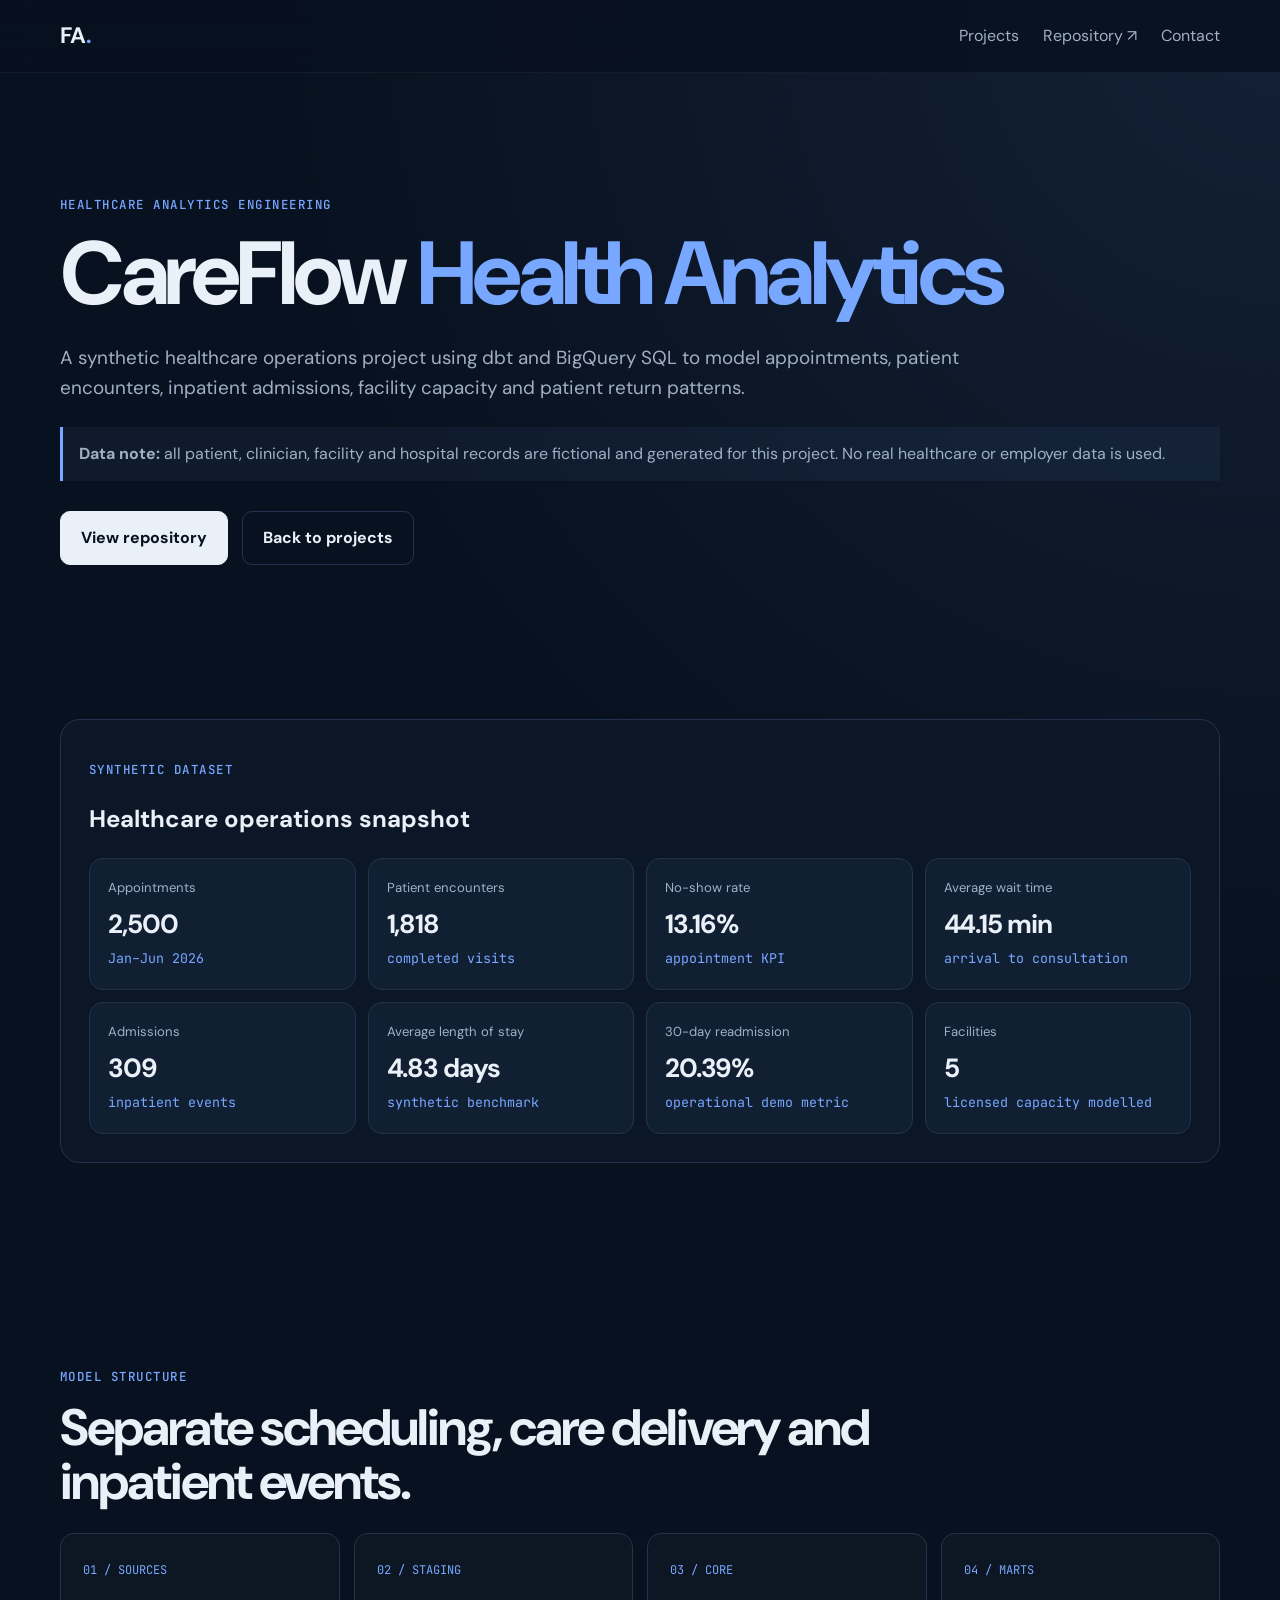
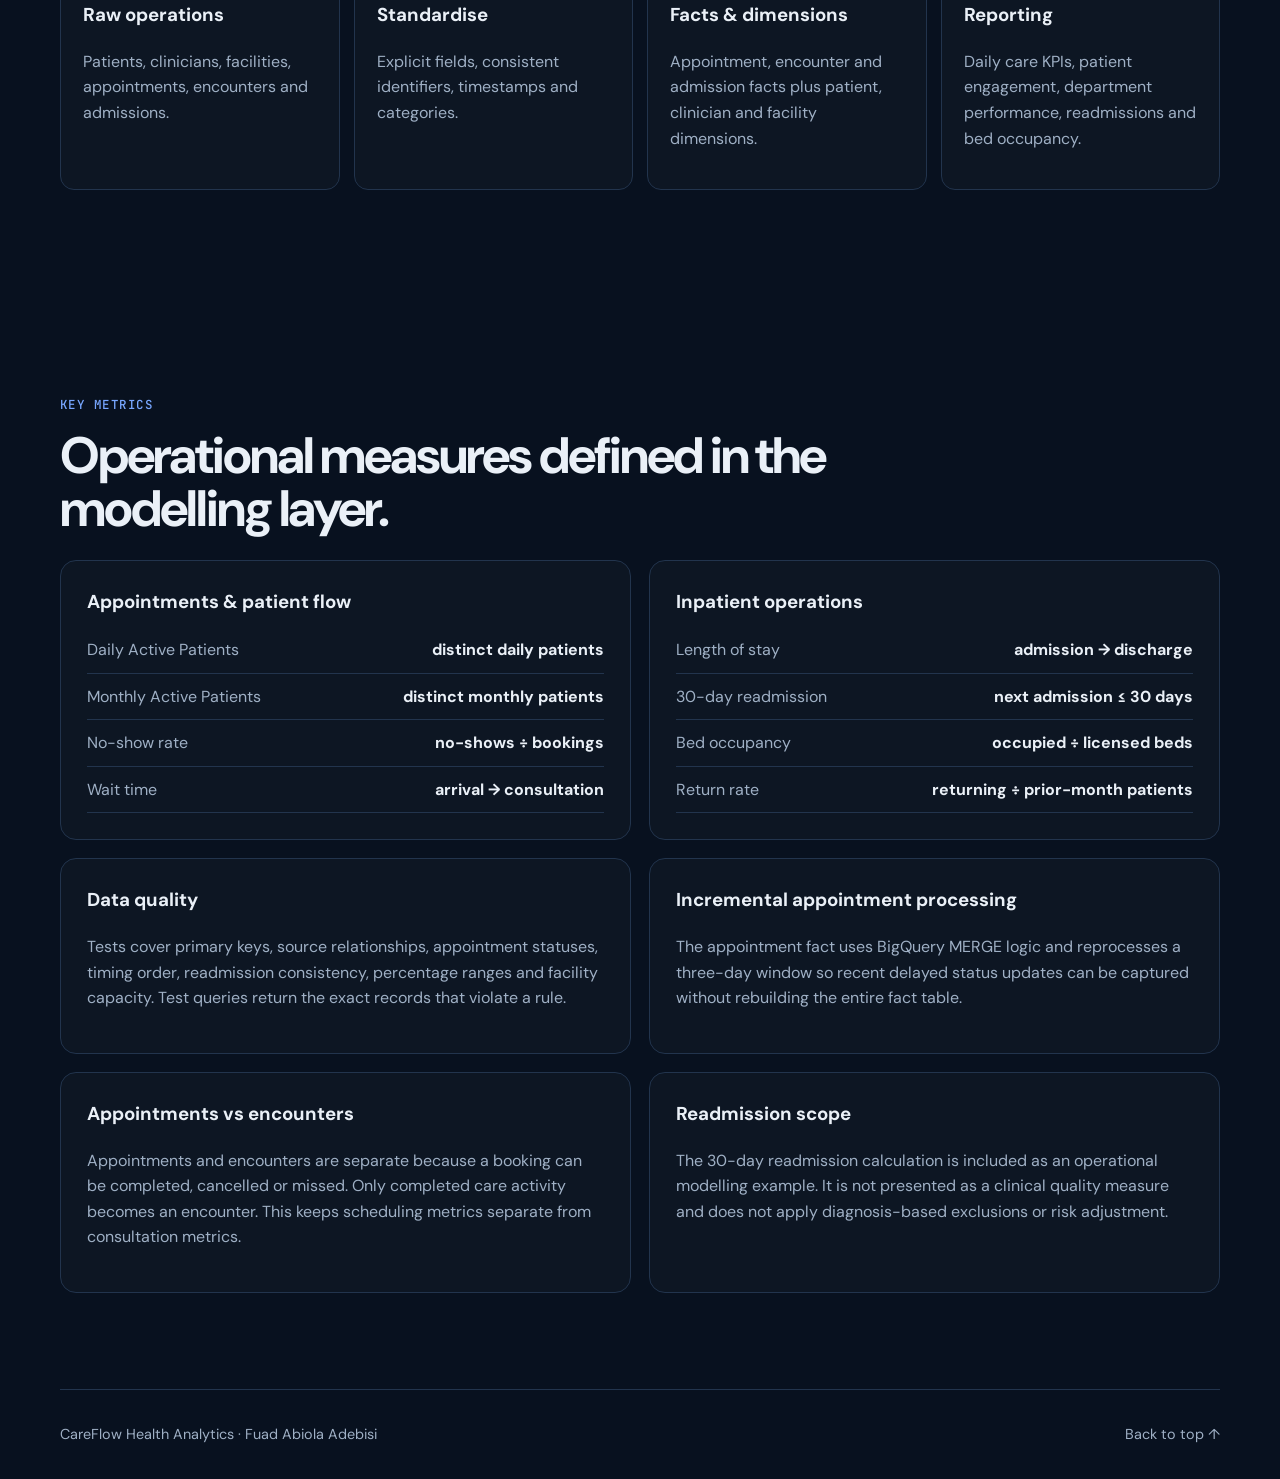
==== careflow.html @ 83c9b216 "Add CareFlow project case study" ====
<!DOCTYPE html>
<html lang="en">
<head>
  <meta charset="UTF-8" />
  <meta name="viewport" content="width=device-width, initial-scale=1.0" />
  <meta name="description" content="CareFlow Health Analytics — synthetic healthcare analytics engineering project by Fuad Abiola Adebisi." />
  <title>CareFlow Health Analytics | Fuad Adebisi</title>
  <link rel="preconnect" href="https://fonts.googleapis.com" />
  <link rel="preconnect" href="https://fonts.gstatic.com" crossorigin />
  <link href="https://fonts.googleapis.com/css2?family=DM+Sans:wght@400;500;600;700&family=JetBrains+Mono:wght@400;500&display=swap" rel="stylesheet" />
  <link rel="stylesheet" href="styles.css" />
  <style>
    .case-hero{padding:110px 0 58px}.case-hero h1{font-size:clamp(3rem,7vw,6rem);line-height:1;letter-spacing:-.05em;margin:14px 0 24px}.case-hero h1 span{color:var(--accent)}.case-lede{font-size:1.18rem;color:var(--muted);max-width:900px}.case-note{margin-top:24px;padding:14px 16px;border-left:3px solid var(--accent);background:rgba(120,167,255,.06);color:var(--muted)}
    .dashboard{border:1px solid var(--line);border-radius:20px;background:#0b1626;padding:28px}.dash-kpis{display:grid;grid-template-columns:repeat(4,1fr);gap:12px}.kpi{border:1px solid var(--line);background:var(--card);border-radius:14px;padding:18px}.kpi span{display:block;color:var(--muted);font-size:.82rem}.kpi strong{display:block;font-size:1.65rem;margin-top:5px;letter-spacing:-.04em}.kpi small{color:var(--accent);font-family:'JetBrains Mono',monospace}.case-grid{display:grid;grid-template-columns:repeat(2,1fr);gap:18px}.case-card{border:1px solid var(--line);border-radius:16px;padding:26px;background:rgba(255,255,255,.02)}.case-card h3{margin-top:0}.case-card p,.case-card li{color:var(--muted)}.architecture{display:grid;grid-template-columns:repeat(4,1fr);gap:14px}.layer{border:1px solid var(--line);border-radius:14px;padding:22px;background:rgba(255,255,255,.02)}.layer span{font-family:'JetBrains Mono',monospace;color:var(--accent);font-size:.75rem}.layer p{color:var(--muted)}.metric-list{display:grid;gap:10px;margin-top:20px}.metric-list div{display:flex;justify-content:space-between;gap:16px;border-bottom:1px solid var(--line);padding-bottom:10px}.metric-list span{color:var(--muted)}
    @media(max-width:900px){.dash-kpis{grid-template-columns:repeat(2,1fr)}.case-grid{grid-template-columns:1fr}.architecture{grid-template-columns:repeat(2,1fr)}}@media(max-width:600px){.dash-kpis,.architecture{grid-template-columns:1fr}.dashboard{padding:16px}}
  </style>
</head>
<body id="top">
<header class="site-header"><nav class="nav container"><a class="brand" href="index.html">FA<span>.</span></a><div class="nav-links"><a href="index.html#projects">Projects</a><a href="https://github.com/Fuddie/careflow-health-analytics" target="_blank" rel="noreferrer">Repository ↗</a><a href="mailto:fuddiebiola@gmail.com">Contact</a></div></nav></header>
<main>
  <section class="case-hero container">
    <p class="eyebrow">HEALTHCARE ANALYTICS ENGINEERING</p>
    <h1>CareFlow <span>Health Analytics</span></h1>
    <p class="case-lede">A synthetic healthcare operations project using dbt and BigQuery SQL to model appointments, patient encounters, inpatient admissions, facility capacity and patient return patterns.</p>
    <div class="case-note"><strong>Data note:</strong> all patient, clinician, facility and hospital records are fictional and generated for this project. No real healthcare or employer data is used.</div>
    <div class="hero-actions"><a class="button primary" href="https://github.com/Fuddie/careflow-health-analytics" target="_blank" rel="noreferrer">View repository</a><a class="button secondary" href="index.html#projects">Back to projects</a></div>
  </section>

  <section class="section container">
    <div class="dashboard">
      <p class="eyebrow">SYNTHETIC DATASET</p>
      <h2>Healthcare operations snapshot</h2>
      <div class="dash-kpis">
        <div class="kpi"><span>Appointments</span><strong>2,500</strong><small>Jan–Jun 2026</small></div>
        <div class="kpi"><span>Patient encounters</span><strong>1,818</strong><small>completed visits</small></div>
        <div class="kpi"><span>No-show rate</span><strong>13.16%</strong><small>appointment KPI</small></div>
        <div class="kpi"><span>Average wait time</span><strong>44.15 min</strong><small>arrival to consultation</small></div>
        <div class="kpi"><span>Admissions</span><strong>309</strong><small>inpatient events</small></div>
        <div class="kpi"><span>Average length of stay</span><strong>4.83 days</strong><small>synthetic benchmark</small></div>
        <div class="kpi"><span>30-day readmission</span><strong>20.39%</strong><small>operational demo metric</small></div>
        <div class="kpi"><span>Facilities</span><strong>5</strong><small>licensed capacity modelled</small></div>
      </div>
    </div>
  </section>

  <section class="section container">
    <div class="section-heading"><p class="eyebrow">MODEL STRUCTURE</p><h2>Separate scheduling, care delivery and inpatient events.</h2></div>
    <div class="architecture">
      <div class="layer"><span>01 / SOURCES</span><h3>Raw operations</h3><p>Patients, clinicians, facilities, appointments, encounters and admissions.</p></div>
      <div class="layer"><span>02 / STAGING</span><h3>Standardise</h3><p>Explicit fields, consistent identifiers, timestamps and categories.</p></div>
      <div class="layer"><span>03 / CORE</span><h3>Facts & dimensions</h3><p>Appointment, encounter and admission facts plus patient, clinician and facility dimensions.</p></div>
      <div class="layer"><span>04 / MARTS</span><h3>Reporting</h3><p>Daily care KPIs, patient engagement, department performance, readmissions and bed occupancy.</p></div>
    </div>
  </section>

  <section class="section container">
    <div class="section-heading"><p class="eyebrow">KEY METRICS</p><h2>Operational measures defined in the modelling layer.</h2></div>
    <div class="case-grid">
      <article class="case-card"><h3>Appointments & patient flow</h3><div class="metric-list"><div><span>Daily Active Patients</span><strong>distinct daily patients</strong></div><div><span>Monthly Active Patients</span><strong>distinct monthly patients</strong></div><div><span>No-show rate</span><strong>no-shows ÷ bookings</strong></div><div><span>Wait time</span><strong>arrival → consultation</strong></div></div></article>
      <article class="case-card"><h3>Inpatient operations</h3><div class="metric-list"><div><span>Length of stay</span><strong>admission → discharge</strong></div><div><span>30-day readmission</span><strong>next admission ≤ 30 days</strong></div><div><span>Bed occupancy</span><strong>occupied ÷ licensed beds</strong></div><div><span>Return rate</span><strong>returning ÷ prior-month patients</strong></div></div></article>
      <article class="case-card"><h3>Data quality</h3><p>Tests cover primary keys, source relationships, appointment statuses, timing order, readmission consistency, percentage ranges and facility capacity. Test queries return the exact records that violate a rule.</p></article>
      <article class="case-card"><h3>Incremental appointment processing</h3><p>The appointment fact uses BigQuery MERGE logic and reprocesses a three-day window so recent delayed status updates can be captured without rebuilding the entire fact table.</p></article>
      <article class="case-card"><h3>Appointments vs encounters</h3><p>Appointments and encounters are separate because a booking can be completed, cancelled or missed. Only completed care activity becomes an encounter. This keeps scheduling metrics separate from consultation metrics.</p></article>
      <article class="case-card"><h3>Readmission scope</h3><p>The 30-day readmission calculation is included as an operational modelling example. It is not presented as a clinical quality measure and does not apply diagnosis-based exclusions or risk adjustment.</p></article>
    </div>
  </section>
</main>
<footer class="footer container"><p>CareFlow Health Analytics · Fuad Abiola Adebisi</p><a href="#top">Back to top ↑</a></footer>
</body>
</html>
---- styles.css ----
:root {
  --bg: #08111f;
  --bg-soft: #0e1a2b;
  --card: #111f33;
  --text: #eaf0f7;
  --muted: #9fb0c5;
  --line: #22344d;
  --accent: #78a7ff;
  --accent-2: #a687ff;
  --max: 1160px;
}

* { box-sizing: border-box; }
html { scroll-behavior: smooth; }
body {
  margin: 0;
  font-family: 'DM Sans', sans-serif;
  background: radial-gradient(circle at top right, rgba(120,167,255,.1), transparent 30%), var(--bg);
  color: var(--text);
  line-height: 1.6;
}
a { color: inherit; text-decoration: none; }
.container { width: min(var(--max), calc(100% - 40px)); margin: 0 auto; }
.section { padding: 96px 0; }

.site-header {
  position: sticky;
  top: 0;
  z-index: 20;
  background: rgba(8,17,31,.82);
  backdrop-filter: blur(14px);
  border-bottom: 1px solid rgba(255,255,255,.05);
}
.nav { min-height: 72px; display: flex; align-items: center; justify-content: space-between; }
.brand { font-size: 1.4rem; font-weight: 700; }
.brand span { color: var(--accent); }
.nav-links { display: flex; gap: 24px; color: var(--muted); }
.nav-links a:hover { color: var(--text); }
.menu-toggle { display: none; background: transparent; border: 0; color: var(--text); font-size: 1.5rem; }

.hero { min-height: 78vh; display: grid; grid-template-columns: 1.35fr .85fr; gap: 54px; align-items: center; }
.eyebrow { font-family: 'JetBrains Mono', monospace; color: var(--accent); letter-spacing: .12em; font-size: .78rem; font-weight: 500; }
.hero h1, .section-heading h2, .contact-card h2 { letter-spacing: -.04em; line-height: 1.05; margin: 14px 0 24px; }
.hero h1 { font-size: clamp(3rem, 6vw, 5.8rem); max-width: 900px; }
.hero h1 span { background: linear-gradient(90deg, var(--accent), var(--accent-2)); -webkit-background-clip: text; color: transparent; }
.hero-text { max-width: 760px; font-size: 1.15rem; color: var(--muted); }
.hero-actions { display: flex; flex-wrap: wrap; gap: 14px; margin-top: 30px; }
.button { padding: 13px 20px; border-radius: 10px; font-weight: 700; border: 1px solid var(--line); }
.button.primary { background: var(--text); color: var(--bg); border-color: var(--text); }
.button.secondary { background: transparent; }
.button:hover { transform: translateY(-2px); }
.social-row { display: flex; gap: 20px; margin-top: 26px; color: var(--muted); font-weight: 600; }

.hero-panel { background: linear-gradient(180deg, rgba(17,31,51,.95), rgba(12,24,41,.95)); border: 1px solid var(--line); border-radius: 18px; overflow: hidden; box-shadow: 0 30px 80px rgba(0,0,0,.28); }
.code-label { padding: 12px 16px; border-bottom: 1px solid var(--line); color: var(--muted); font-family: 'JetBrains Mono', monospace; font-size: .78rem; }
.hero-panel pre { margin: 0; padding: 24px; overflow-x: auto; color: #c8daf4; font-family: 'JetBrains Mono', monospace; font-size: .86rem; }

.metrics { display: grid; grid-template-columns: repeat(4, 1fr); border: 1px solid var(--line); border-radius: 16px; overflow: hidden; background: rgba(255,255,255,.02); }
.metrics article { padding: 28px; border-right: 1px solid var(--line); }
.metrics article:last-child { border-right: 0; }
.metrics strong { display: block; font-size: 2rem; letter-spacing: -.04em; }
.metrics span { color: var(--muted); font-size: .92rem; }

.split-section { display: grid; grid-template-columns: .9fr 1.1fr; gap: 70px; }
.section-heading h2 { font-size: clamp(2.2rem, 4vw, 4rem); max-width: 850px; }
.section-copy { color: var(--muted); font-size: 1.08rem; }
.section-copy p + p { margin-top: 22px; }
.section-intro { color: var(--muted); max-width: 720px; }

.timeline { margin-top: 46px; border-top: 1px solid var(--line); }
.timeline-item { display: grid; grid-template-columns: 190px 1fr; gap: 40px; padding: 34px 0; border-bottom: 1px solid var(--line); }
.timeline-date { color: var(--accent); font-family: 'JetBrains Mono', monospace; font-size: .86rem; }
.timeline h3 { margin: 0 0 6px; font-size: 1.35rem; }
.timeline h3 span { color: var(--muted); font-weight: 500; }
.location { margin: 0 0 14px; color: var(--muted); }
.timeline p, .timeline li { color: var(--muted); }
.timeline ul { margin: 12px 0 0; padding-left: 20px; }

.projects-section { background: rgba(255,255,255,.025); border-top: 1px solid rgba(255,255,255,.04); border-bottom: 1px solid rgba(255,255,255,.04); }
.project-grid { margin-top: 42px; display: grid; grid-template-columns: repeat(2, 1fr); gap: 20px; }
.project-card { background: var(--card); border: 1px solid var(--line); border-radius: 18px; padding: 30px; }
.project-card.featured { grid-column: 1 / -1; padding: 38px; background: linear-gradient(135deg, #14253d, #111d32); }
.project-topline { display: flex; align-items: center; justify-content: space-between; gap: 20px; }
.project-number { font-family: 'JetBrains Mono', monospace; color: var(--muted); }
.badge { border: 1px solid rgba(120,167,255,.35); color: var(--accent); background: rgba(120,167,255,.07); border-radius: 999px; padding: 5px 10px; font-size: .72rem; font-weight: 700; }
.badge.muted { color: var(--muted); border-color: var(--line); background: transparent; }
.project-card h3 { font-size: 1.8rem; margin: 28px 0 10px; }
.project-card p { color: var(--muted); }
.project-stats { display: flex; flex-wrap: wrap; gap: 30px; margin: 24px 0; }
.project-stats span { color: var(--muted); }
.project-stats strong { color: var(--text); margin-right: 4px; }
.tags { display: flex; flex-wrap: wrap; gap: 8px; margin: 22px 0; }
.tags span { padding: 6px 10px; border-radius: 8px; background: rgba(255,255,255,.04); color: #c4d2e5; font-size: .82rem; font-family: 'JetBrains Mono', monospace; }
.project-links { display: flex; flex-wrap: wrap; gap: 18px; margin-top: 24px; font-weight: 700; }
.project-links a { color: var(--accent); }

.skills-grid { display: grid; grid-template-columns: repeat(2, 1fr); gap: 18px; margin-top: 40px; }
.skill-card { padding: 28px; border: 1px solid var(--line); border-radius: 14px; background: rgba(255,255,255,.02); }
.skill-card h3 { margin-top: 0; }
.skill-card p { color: var(--muted); }

.credential-grid { display: grid; grid-template-columns: repeat(2, 1fr); gap: 16px; margin-top: 38px; }
.credential-grid > div { border-top: 1px solid var(--line); padding: 24px 0; }
.credential-type { color: var(--accent); font-family: 'JetBrains Mono', monospace; font-size: .72rem; }
.credential-grid h3 { margin-bottom: 5px; }
.credential-grid p { margin: 0; color: var(--muted); }

.contact-section { padding: 60px 0 110px; }
.contact-card { padding: 58px; border: 1px solid var(--line); border-radius: 20px; background: linear-gradient(145deg, #13233a, #0c1728); }
.contact-card h2 { font-size: clamp(2.2rem, 4vw, 4.2rem); max-width: 900px; }
.contact-card > p:not(.eyebrow) { max-width: 760px; color: var(--muted); font-size: 1.08rem; }

.footer { min-height: 90px; display: flex; justify-content: space-between; align-items: center; border-top: 1px solid var(--line); color: var(--muted); font-size: .9rem; }
.reveal { opacity: 0; transform: translateY(16px); transition: opacity .7s ease, transform .7s ease; }
.reveal.visible { opacity: 1; transform: translateY(0); }

@media (max-width: 900px) {
  .hero, .split-section { grid-template-columns: 1fr; }
  .hero { padding-top: 70px; }
  .metrics { grid-template-columns: repeat(2, 1fr); }
  .metrics article:nth-child(2) { border-right: 0; }
  .metrics article:nth-child(-n+2) { border-bottom: 1px solid var(--line); }
  .project-grid, .skills-grid, .credential-grid { grid-template-columns: 1fr; }
  .project-card.featured { grid-column: auto; }
}

@media (max-width: 680px) {
  .container { width: min(100% - 26px, var(--max)); }
  .section { padding: 70px 0; }
  .menu-toggle { display: block; }
  .nav-links { display: none; position: absolute; top: 72px; left: 13px; right: 13px; background: #0d192a; border: 1px solid var(--line); border-radius: 12px; padding: 18px; flex-direction: column; }
  .nav-links.open { display: flex; }
  .timeline-item { grid-template-columns: 1fr; gap: 10px; }
  .metrics { grid-template-columns: 1fr; }
  .metrics article { border-right: 0; border-bottom: 1px solid var(--line); }
  .metrics article:last-child { border-bottom: 0; }
  .hero h1 { font-size: 3.05rem; }
  .contact-card { padding: 32px 22px; }
  .footer { padding: 24px 0; align-items: flex-start; gap: 14px; flex-direction: column; }
}
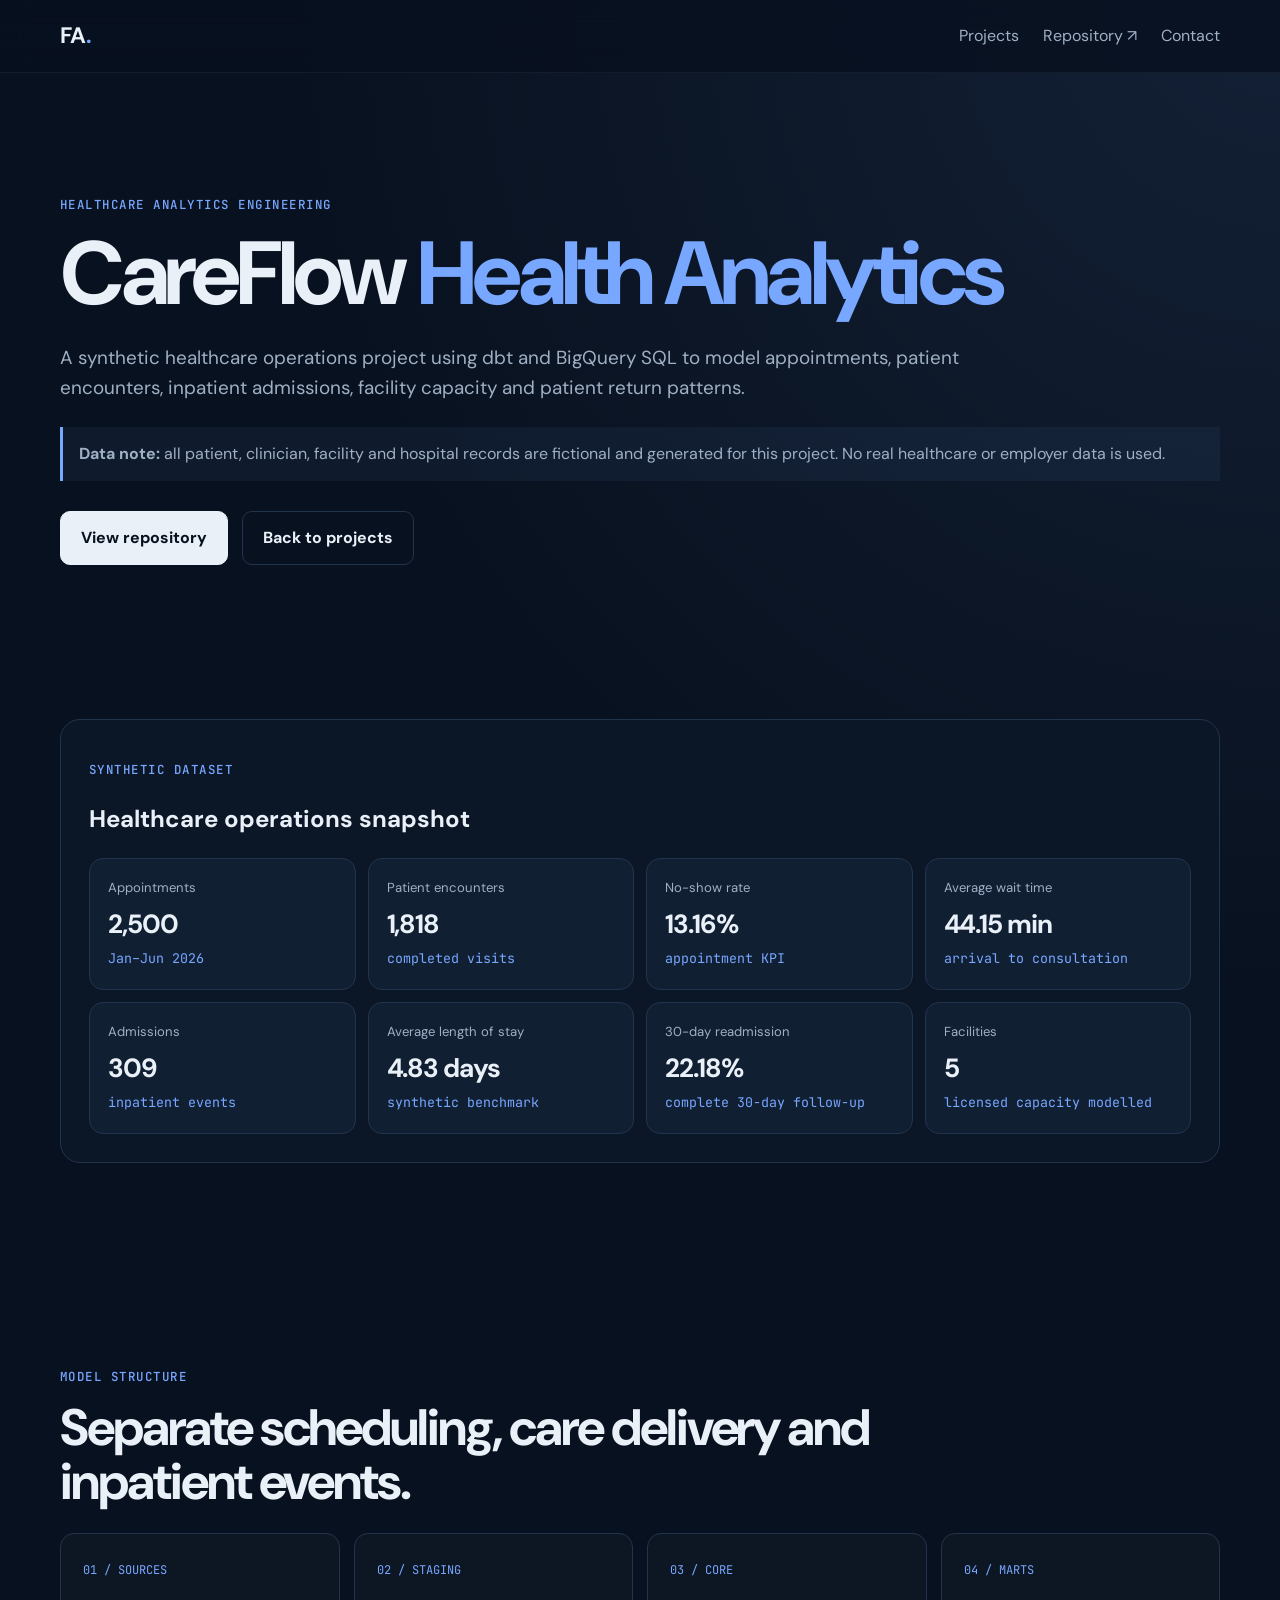
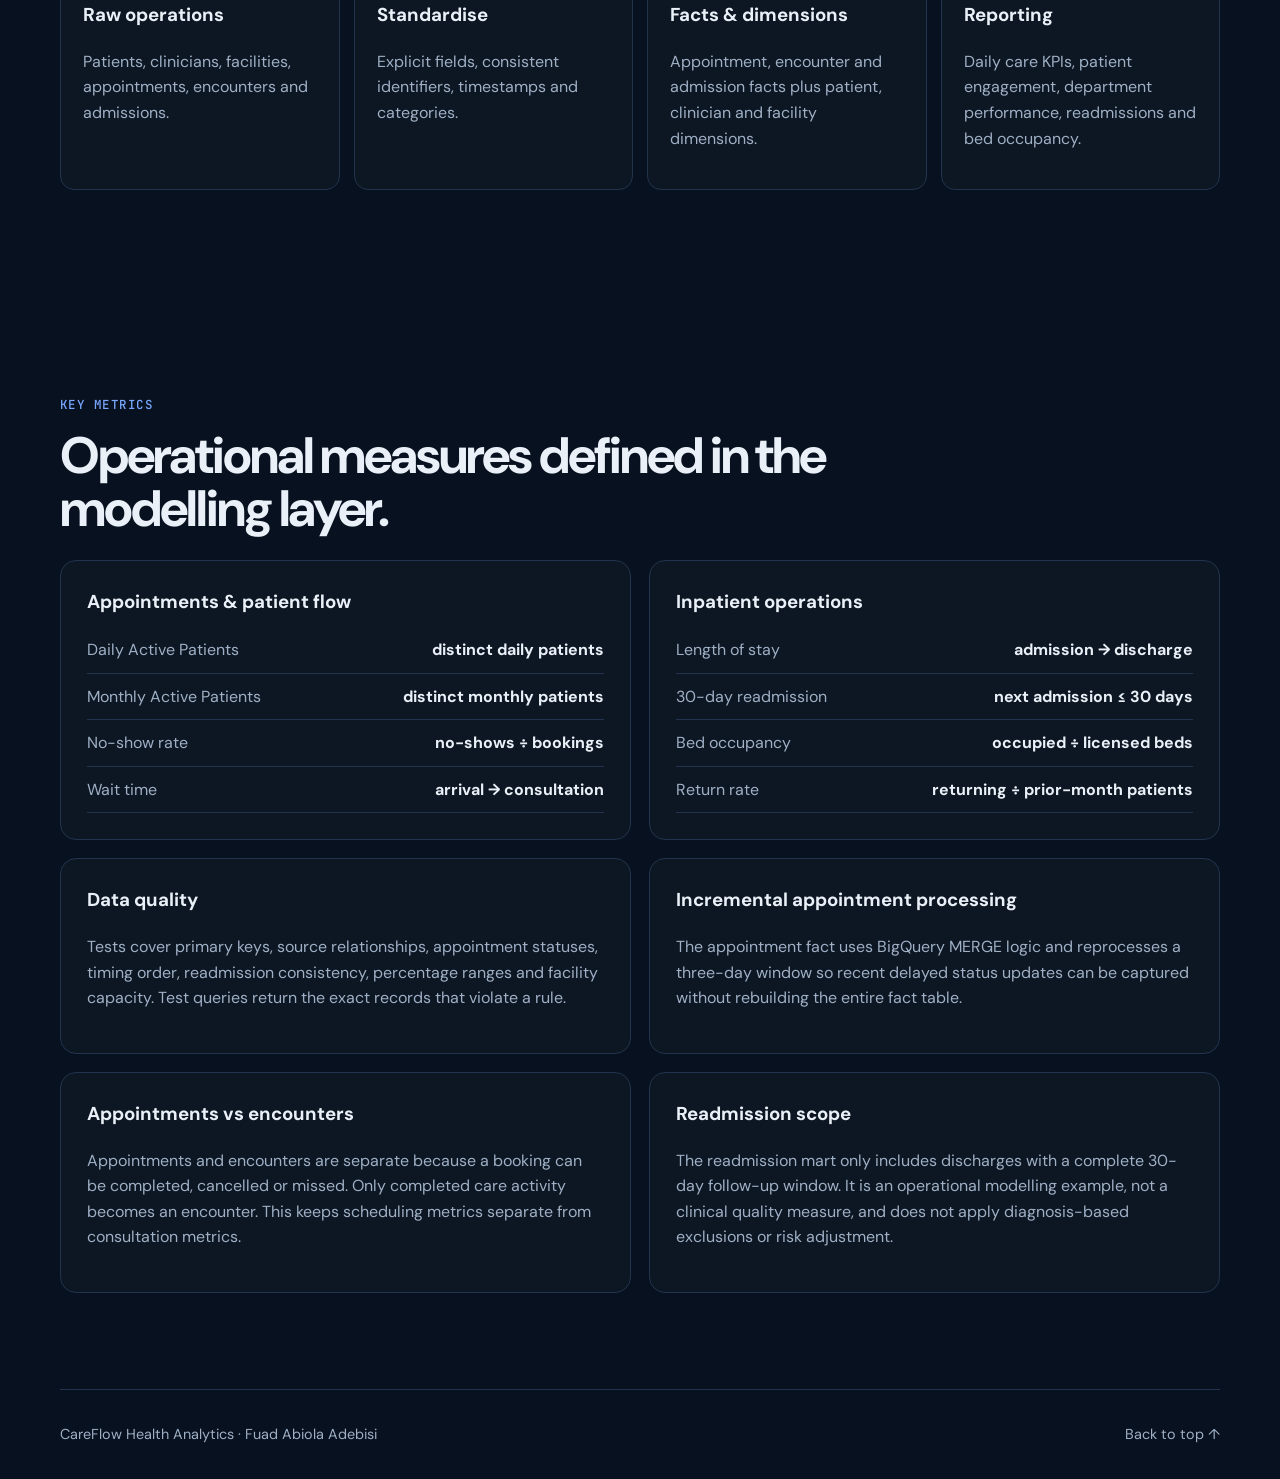
==== commit 85886807: "Refine CareFlow readmission metric" ====
--- a/careflow.html
+++ b/careflow.html
@@ -37,7 +37,7 @@
         <div class="kpi"><span>Average wait time</span><strong>44.15 min</strong><small>arrival to consultation</small></div>
         <div class="kpi"><span>Admissions</span><strong>309</strong><small>inpatient events</small></div>
         <div class="kpi"><span>Average length of stay</span><strong>4.83 days</strong><small>synthetic benchmark</small></div>
-        <div class="kpi"><span>30-day readmission</span><strong>20.39%</strong><small>operational demo metric</small></div>
+        <div class="kpi"><span>30-day readmission</span><strong>22.18%</strong><small>complete 30-day follow-up</small></div>
         <div class="kpi"><span>Facilities</span><strong>5</strong><small>licensed capacity modelled</small></div>
       </div>
     </div>
@@ -61,7 +61,7 @@
       <article class="case-card"><h3>Data quality</h3><p>Tests cover primary keys, source relationships, appointment statuses, timing order, readmission consistency, percentage ranges and facility capacity. Test queries return the exact records that violate a rule.</p></article>
       <article class="case-card"><h3>Incremental appointment processing</h3><p>The appointment fact uses BigQuery MERGE logic and reprocesses a three-day window so recent delayed status updates can be captured without rebuilding the entire fact table.</p></article>
       <article class="case-card"><h3>Appointments vs encounters</h3><p>Appointments and encounters are separate because a booking can be completed, cancelled or missed. Only completed care activity becomes an encounter. This keeps scheduling metrics separate from consultation metrics.</p></article>
-      <article class="case-card"><h3>Readmission scope</h3><p>The 30-day readmission calculation is included as an operational modelling example. It is not presented as a clinical quality measure and does not apply diagnosis-based exclusions or risk adjustment.</p></article>
+      <article class="case-card"><h3>Readmission scope</h3><p>The readmission mart only includes discharges with a complete 30-day follow-up window. It is an operational modelling example, not a clinical quality measure, and does not apply diagnosis-based exclusions or risk adjustment.</p></article>
     </div>
   </section>
 </main>
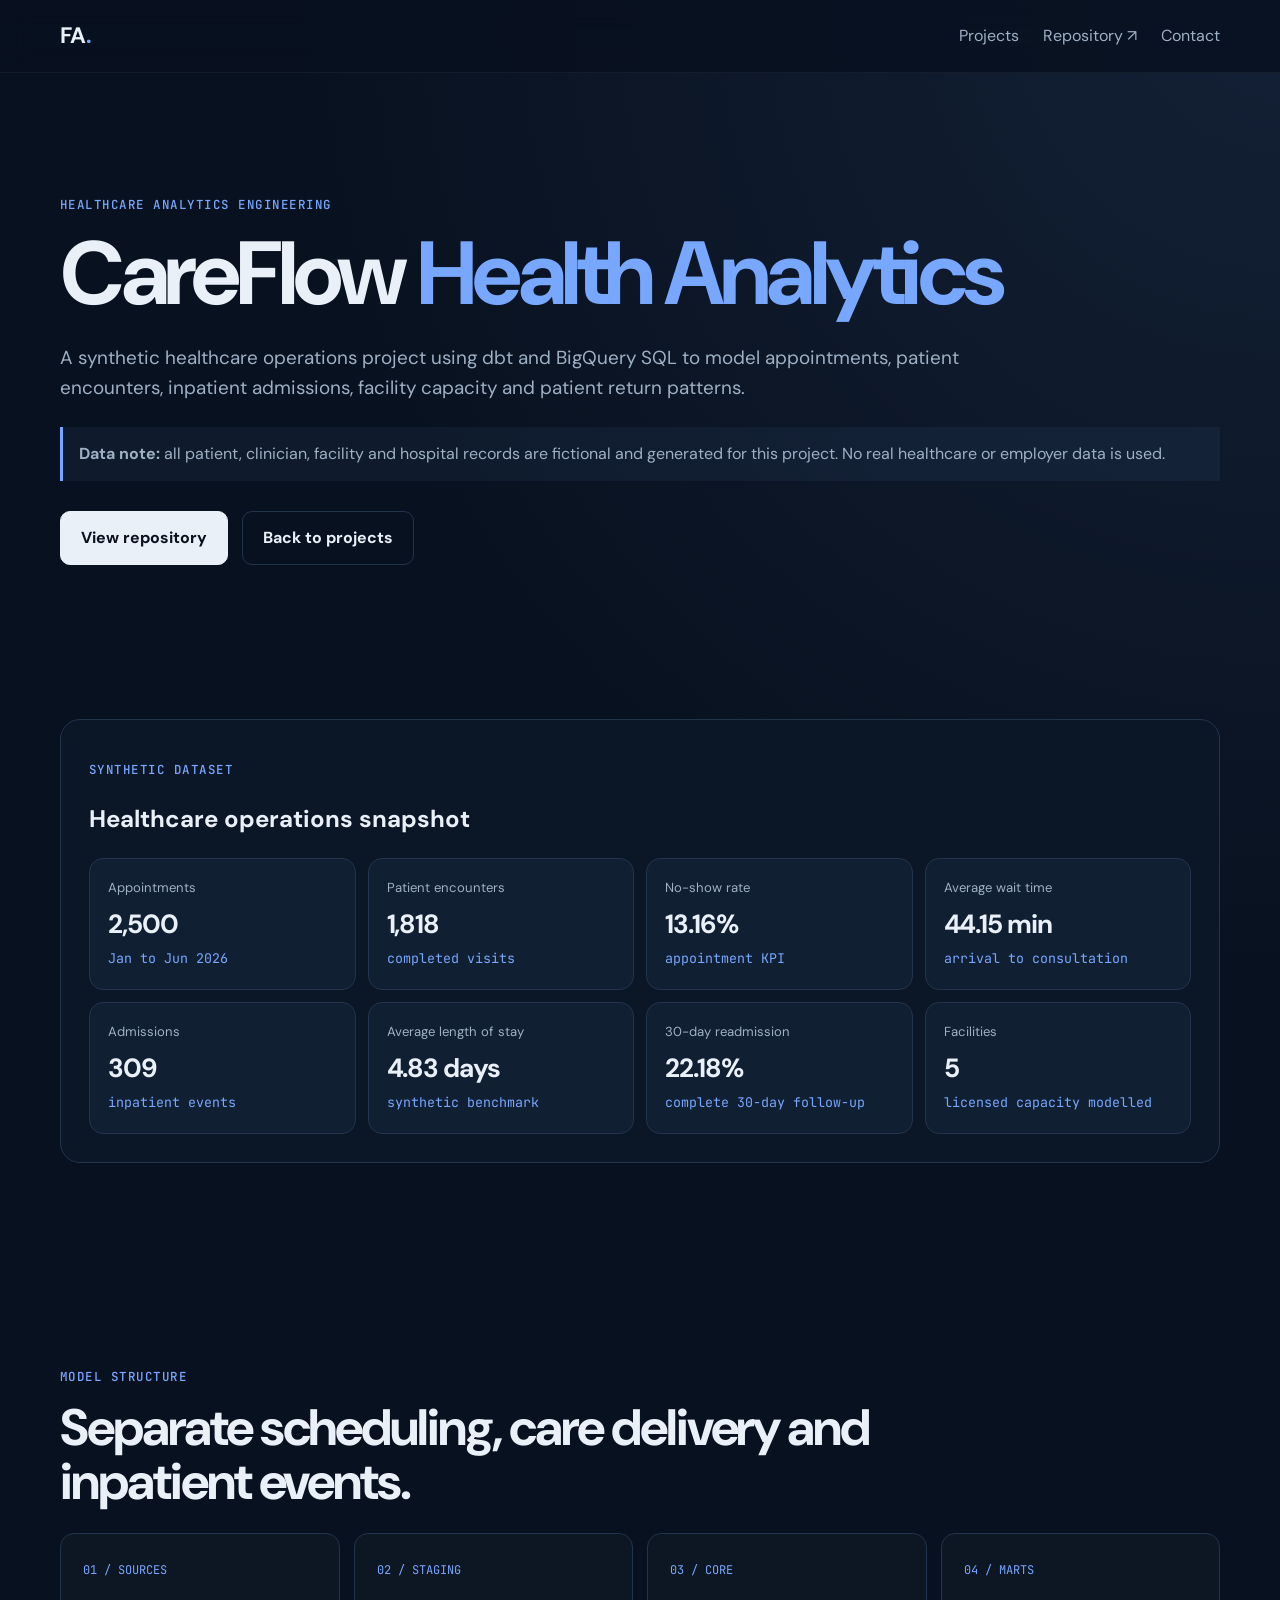
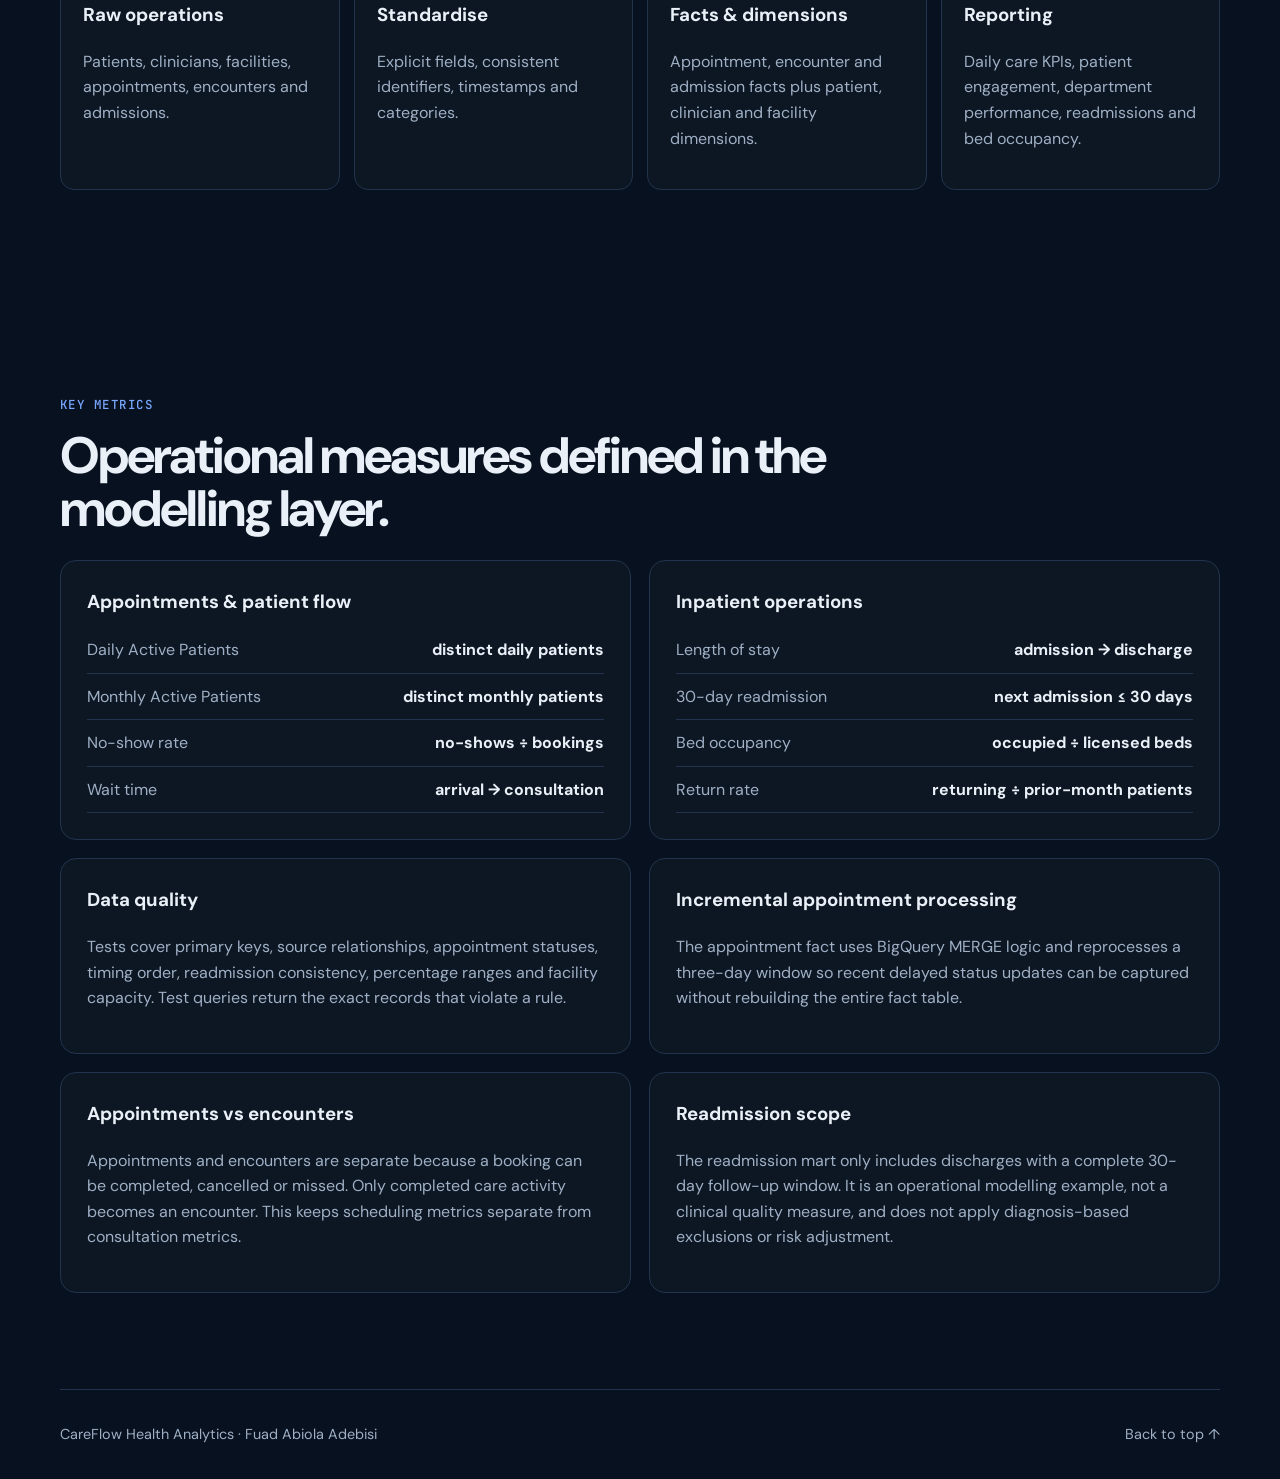
==== commit ee0d42f2: "Remove em dashes from CareFlow project page" ====
--- a/careflow.html
+++ b/careflow.html
@@ -3,7 +3,7 @@
 <head>
   <meta charset="UTF-8" />
   <meta name="viewport" content="width=device-width, initial-scale=1.0" />
-  <meta name="description" content="CareFlow Health Analytics — synthetic healthcare analytics engineering project by Fuad Abiola Adebisi." />
+  <meta name="description" content="CareFlow Health Analytics, a synthetic healthcare analytics engineering project by Fuad Abiola Adebisi." />
   <title>CareFlow Health Analytics | Fuad Adebisi</title>
   <link rel="preconnect" href="https://fonts.googleapis.com" />
   <link rel="preconnect" href="https://fonts.gstatic.com" crossorigin />
@@ -31,7 +31,7 @@
       <p class="eyebrow">SYNTHETIC DATASET</p>
       <h2>Healthcare operations snapshot</h2>
       <div class="dash-kpis">
-        <div class="kpi"><span>Appointments</span><strong>2,500</strong><small>Jan–Jun 2026</small></div>
+        <div class="kpi"><span>Appointments</span><strong>2,500</strong><small>Jan to Jun 2026</small></div>
         <div class="kpi"><span>Patient encounters</span><strong>1,818</strong><small>completed visits</small></div>
         <div class="kpi"><span>No-show rate</span><strong>13.16%</strong><small>appointment KPI</small></div>
         <div class="kpi"><span>Average wait time</span><strong>44.15 min</strong><small>arrival to consultation</small></div>
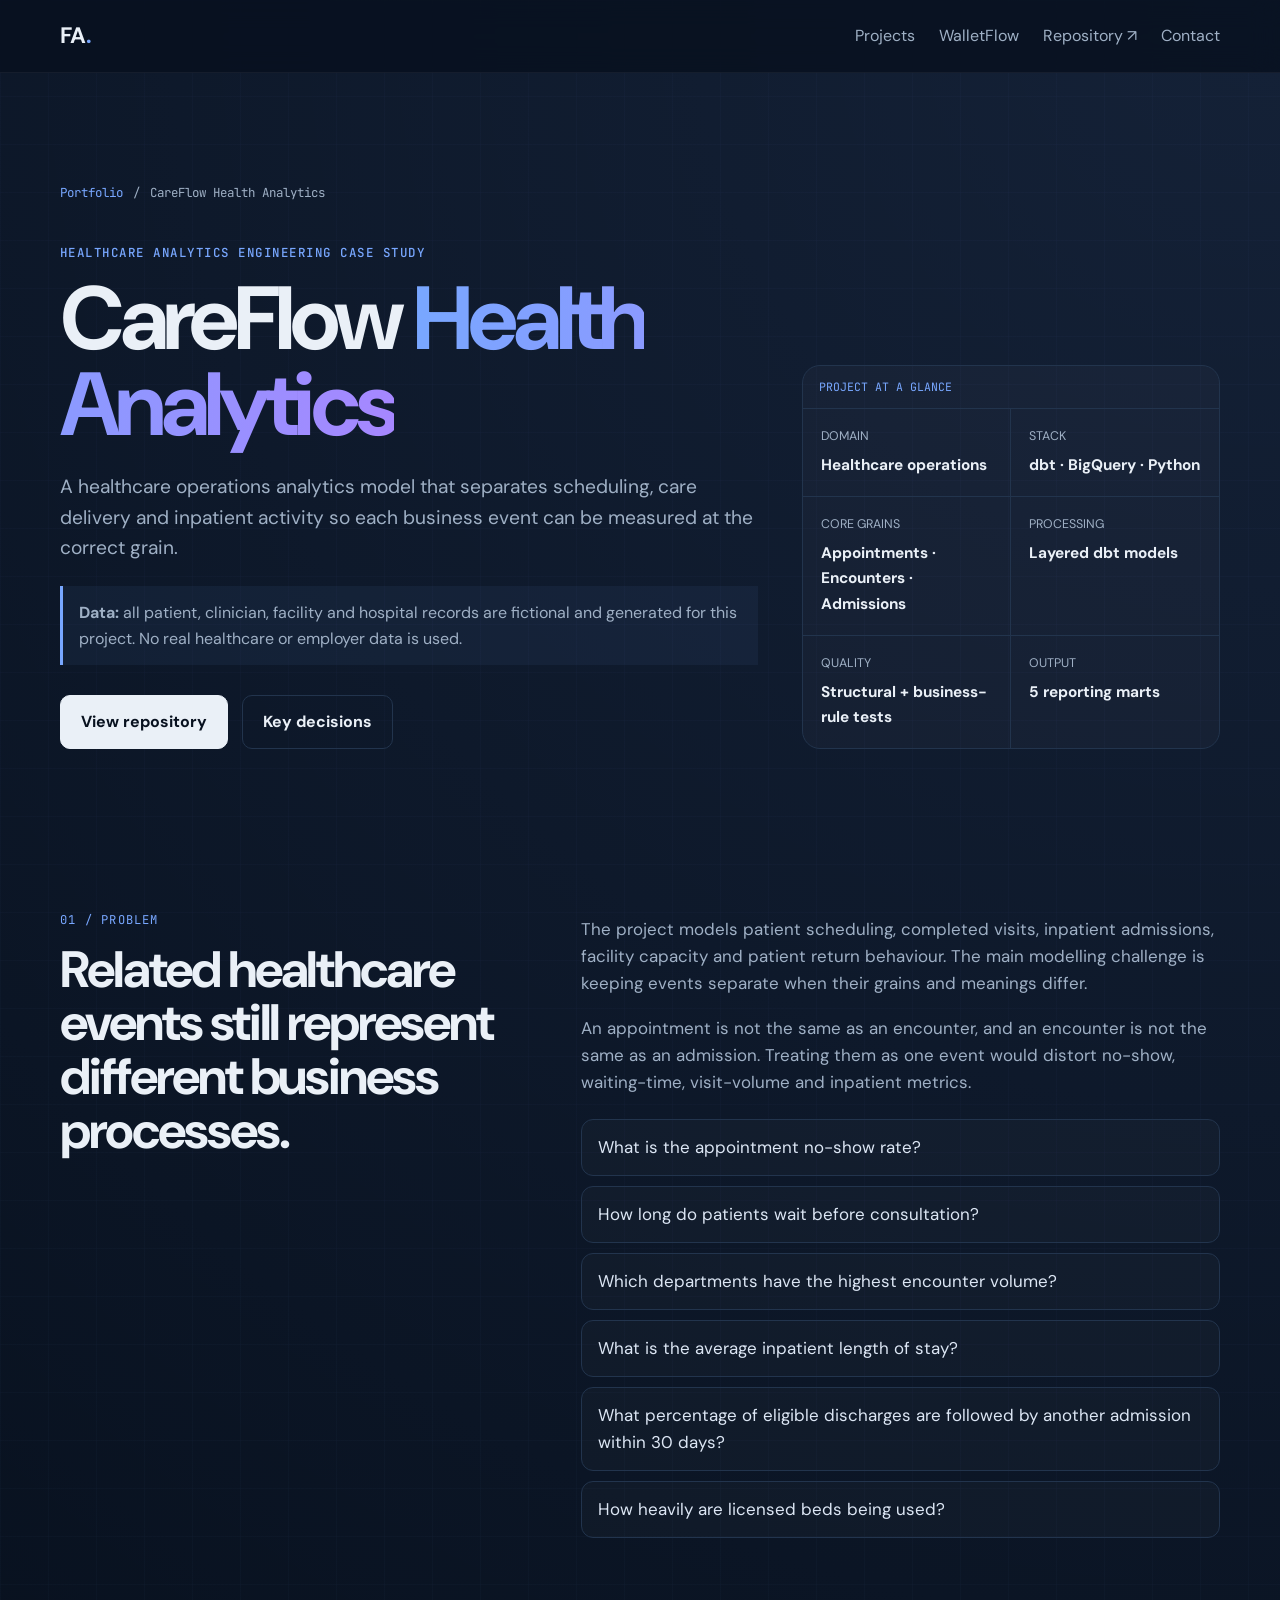
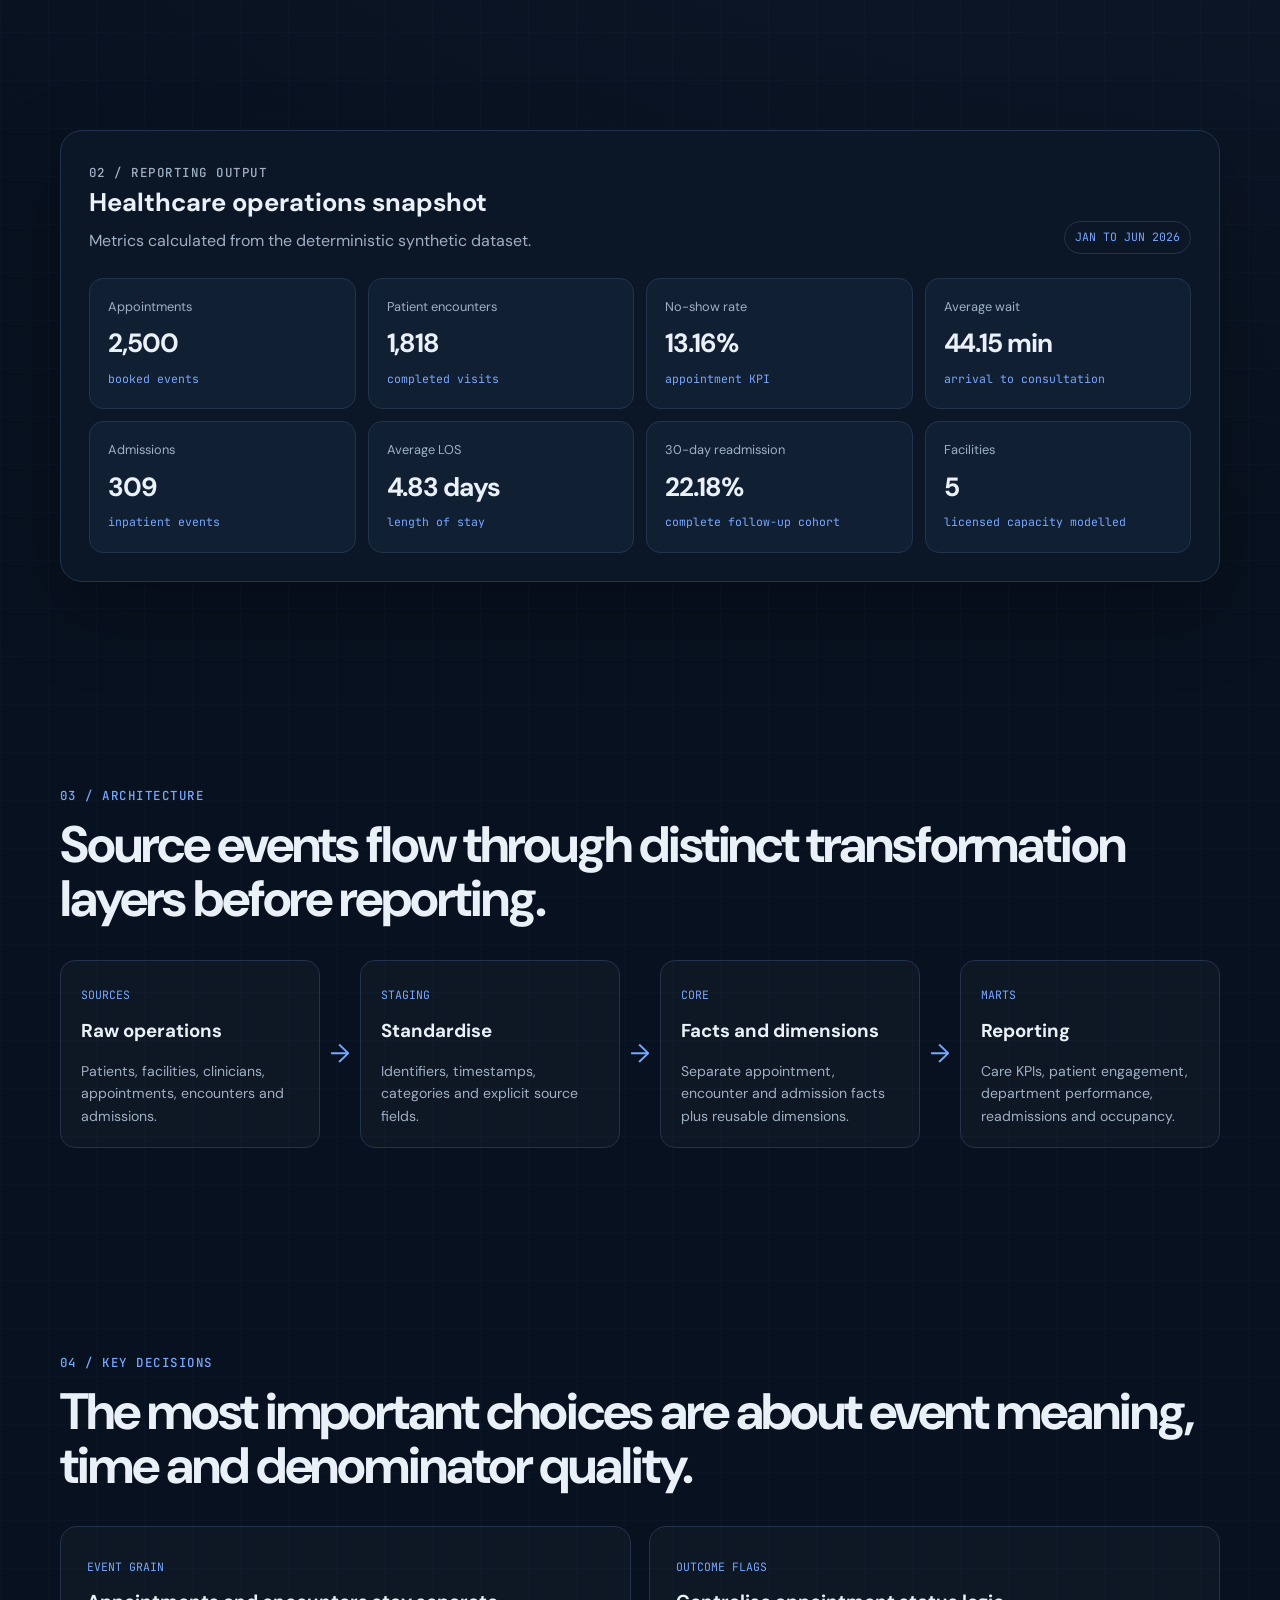
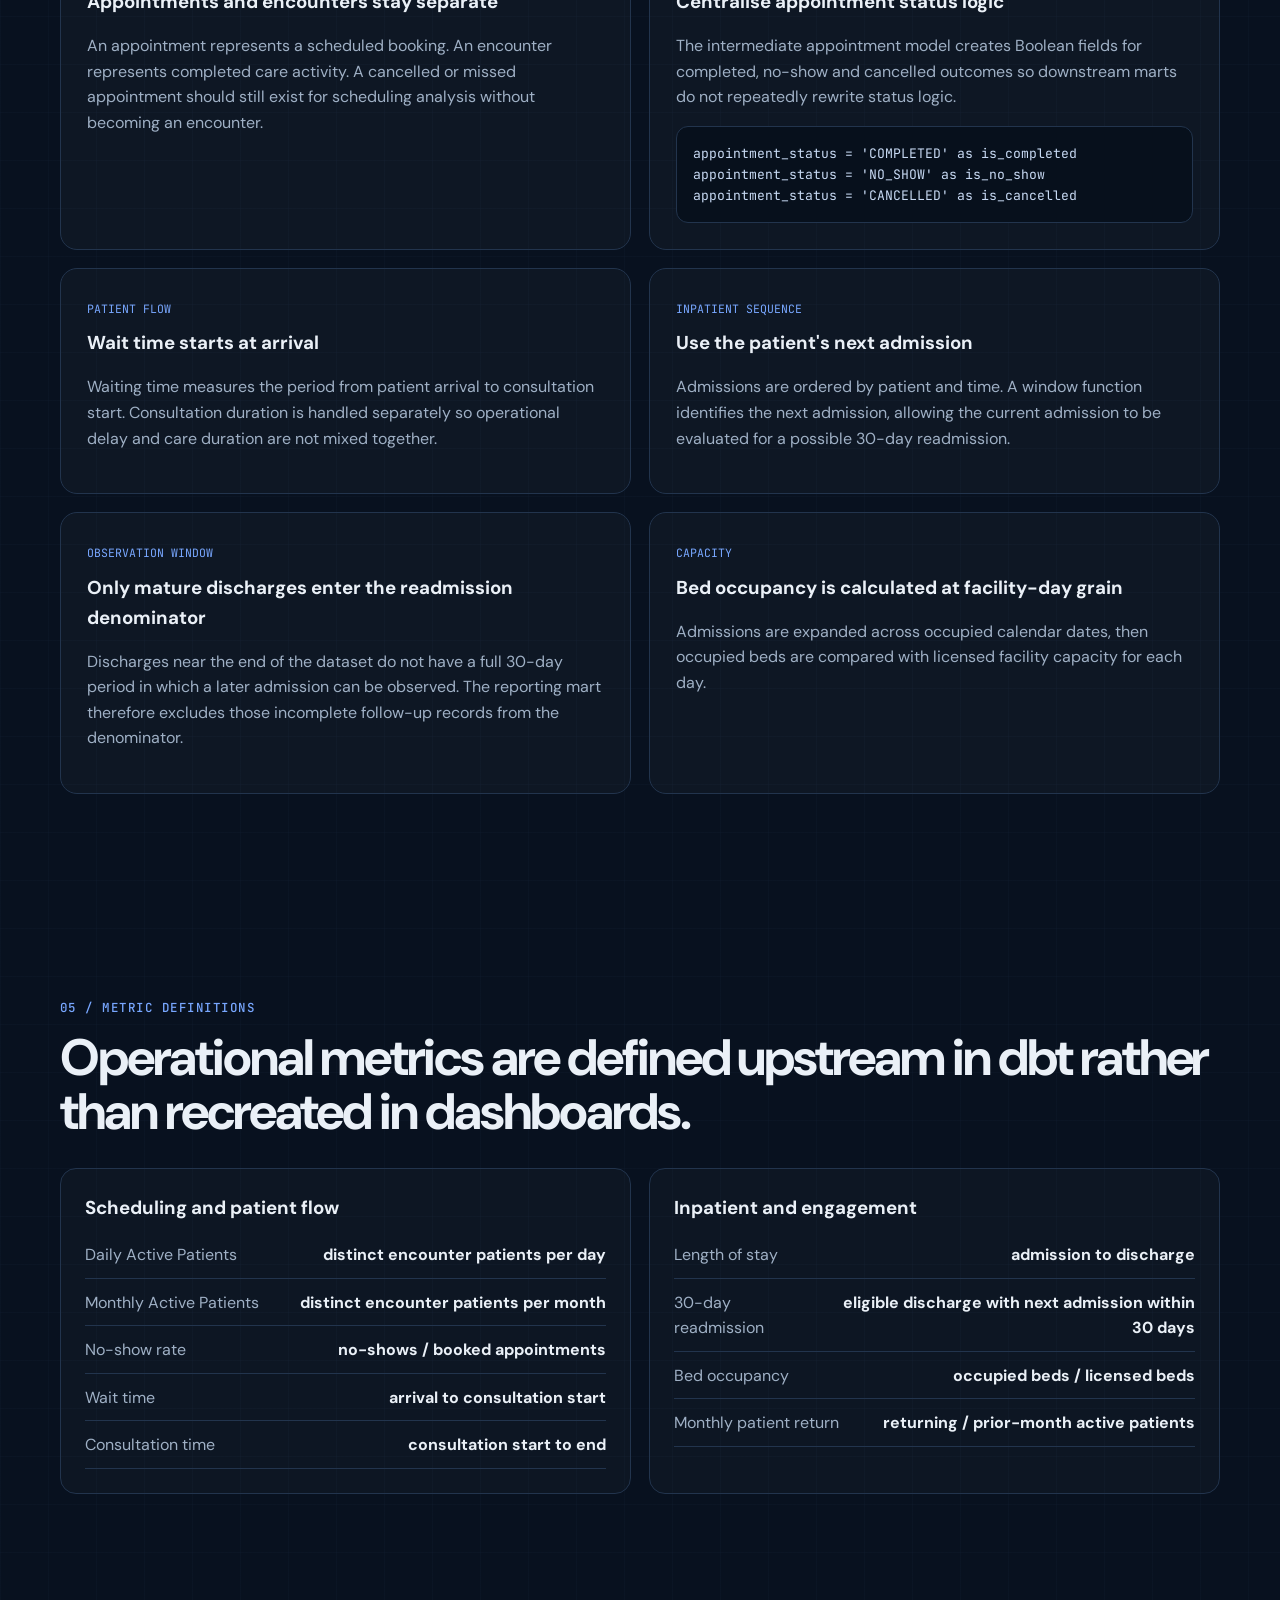
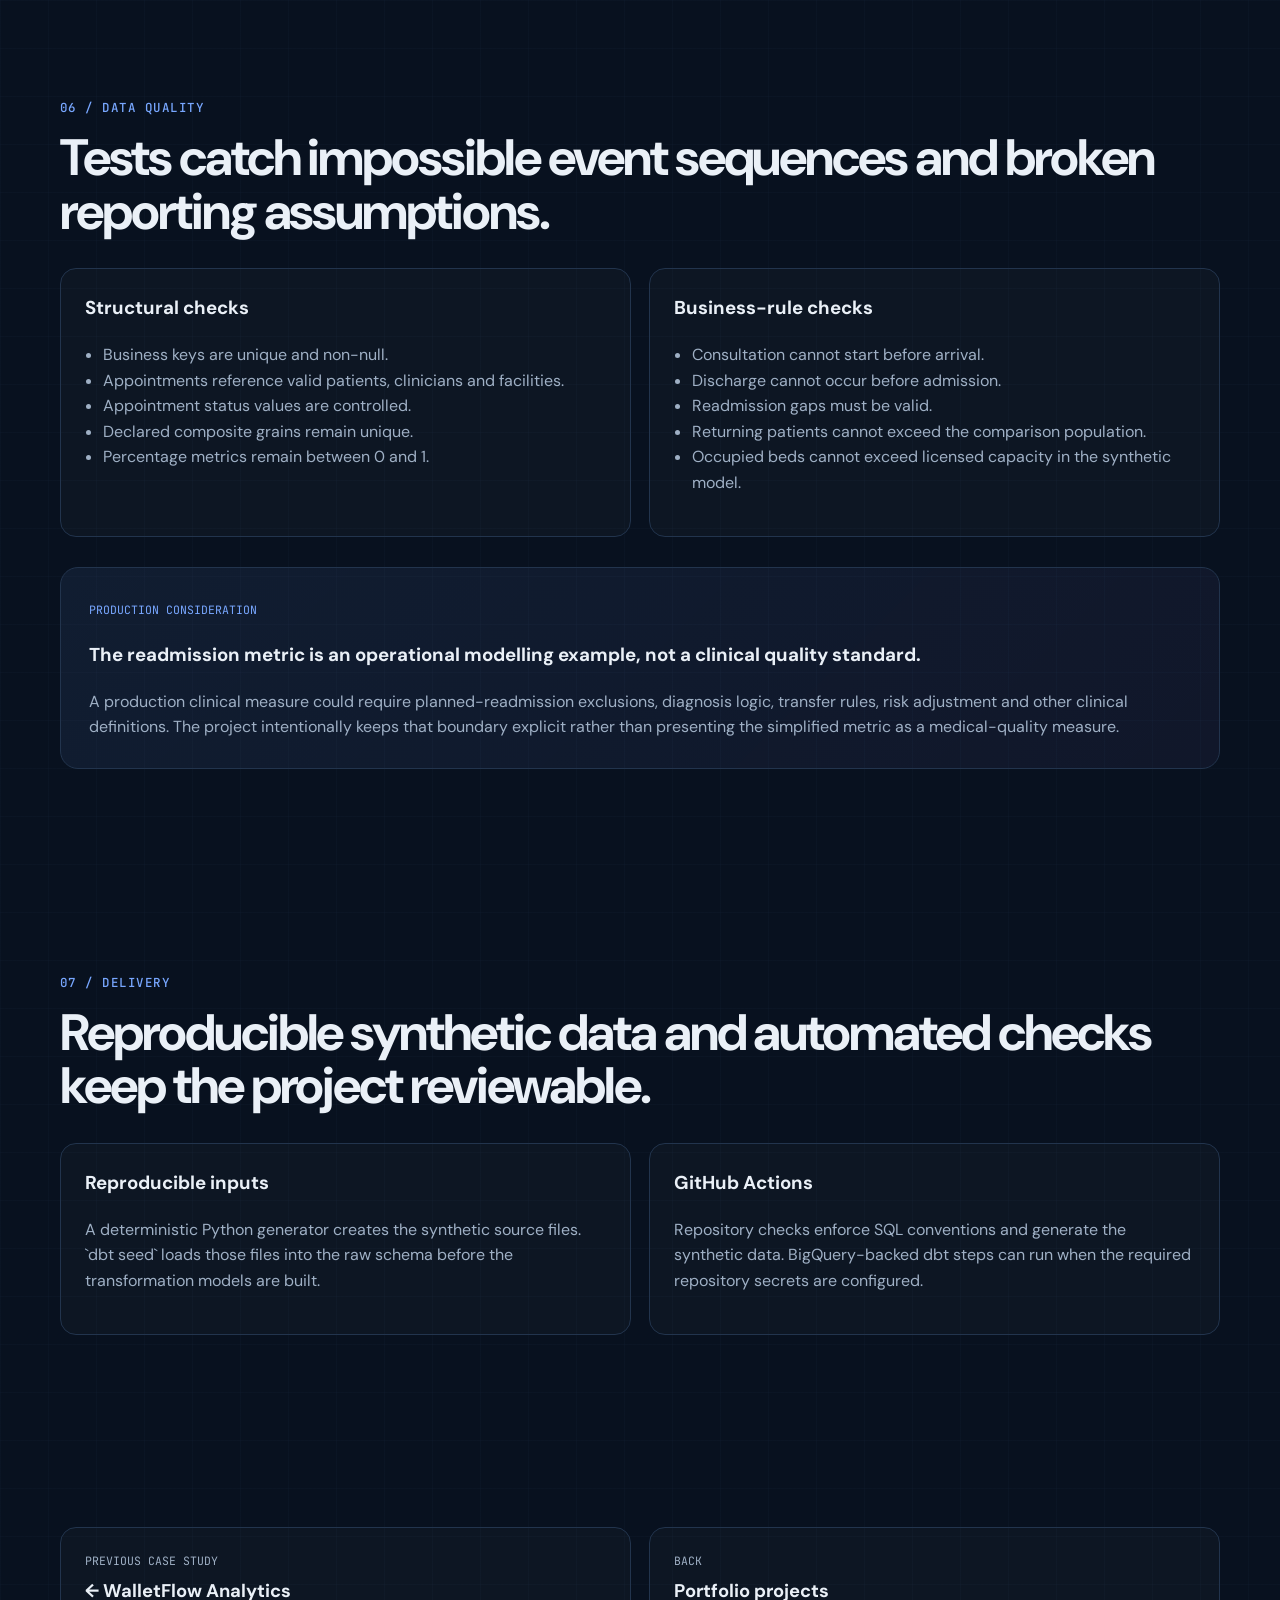
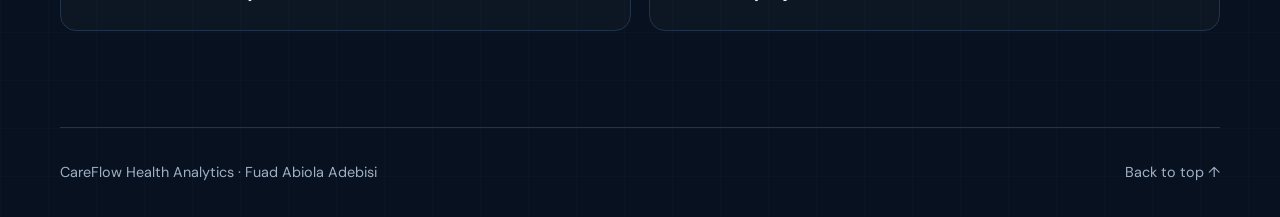
==== commit 2ba514d3: "Redesign CareFlow case study" ====
--- a/careflow.html
+++ b/careflow.html
@@ -3,65 +3,145 @@
 <head>
   <meta charset="UTF-8" />
   <meta name="viewport" content="width=device-width, initial-scale=1.0" />
-  <meta name="description" content="CareFlow Health Analytics, a synthetic healthcare analytics engineering project by Fuad Abiola Adebisi." />
+  <meta name="description" content="CareFlow Health Analytics, a synthetic healthcare analytics engineering case study by Fuad Abiola Adebisi using dbt, BigQuery, patient-flow modelling, readmissions, occupancy, testing and reporting marts." />
   <title>CareFlow Health Analytics | Fuad Adebisi</title>
   <link rel="preconnect" href="https://fonts.googleapis.com" />
   <link rel="preconnect" href="https://fonts.gstatic.com" crossorigin />
   <link href="https://fonts.googleapis.com/css2?family=DM+Sans:wght@400;500;600;700&family=JetBrains+Mono:wght@400;500&display=swap" rel="stylesheet" />
   <link rel="stylesheet" href="styles.css" />
   <style>
-    .case-hero{padding:110px 0 58px}.case-hero h1{font-size:clamp(3rem,7vw,6rem);line-height:1;letter-spacing:-.05em;margin:14px 0 24px}.case-hero h1 span{color:var(--accent)}.case-lede{font-size:1.18rem;color:var(--muted);max-width:900px}.case-note{margin-top:24px;padding:14px 16px;border-left:3px solid var(--accent);background:rgba(120,167,255,.06);color:var(--muted)}
-    .dashboard{border:1px solid var(--line);border-radius:20px;background:#0b1626;padding:28px}.dash-kpis{display:grid;grid-template-columns:repeat(4,1fr);gap:12px}.kpi{border:1px solid var(--line);background:var(--card);border-radius:14px;padding:18px}.kpi span{display:block;color:var(--muted);font-size:.82rem}.kpi strong{display:block;font-size:1.65rem;margin-top:5px;letter-spacing:-.04em}.kpi small{color:var(--accent);font-family:'JetBrains Mono',monospace}.case-grid{display:grid;grid-template-columns:repeat(2,1fr);gap:18px}.case-card{border:1px solid var(--line);border-radius:16px;padding:26px;background:rgba(255,255,255,.02)}.case-card h3{margin-top:0}.case-card p,.case-card li{color:var(--muted)}.architecture{display:grid;grid-template-columns:repeat(4,1fr);gap:14px}.layer{border:1px solid var(--line);border-radius:14px;padding:22px;background:rgba(255,255,255,.02)}.layer span{font-family:'JetBrains Mono',monospace;color:var(--accent);font-size:.75rem}.layer p{color:var(--muted)}.metric-list{display:grid;gap:10px;margin-top:20px}.metric-list div{display:flex;justify-content:space-between;gap:16px;border-bottom:1px solid var(--line);padding-bottom:10px}.metric-list span{color:var(--muted)}
-    @media(max-width:900px){.dash-kpis{grid-template-columns:repeat(2,1fr)}.case-grid{grid-template-columns:1fr}.architecture{grid-template-columns:repeat(2,1fr)}}@media(max-width:600px){.dash-kpis,.architecture{grid-template-columns:1fr}.dashboard{padding:16px}}
+    .case-shell{padding:110px 0 54px}.case-breadcrumb{display:flex;gap:10px;align-items:center;color:var(--muted);font-family:'JetBrains Mono',monospace;font-size:.78rem}.case-breadcrumb a{color:var(--accent)}
+    .case-hero-grid{display:grid;grid-template-columns:1.25fr .75fr;gap:44px;align-items:end;margin-top:28px}.case-shell h1{font-size:clamp(3.3rem,7vw,6.7rem);line-height:.96;letter-spacing:-.055em;margin:12px 0 24px}.case-shell h1 span{background:linear-gradient(90deg,var(--accent),var(--accent-2));-webkit-background-clip:text;color:transparent}.case-lede{font-size:1.2rem;color:var(--muted);max-width:880px}.case-note{margin-top:22px;padding:14px 16px;border-left:3px solid var(--accent);background:rgba(120,167,255,.06);color:var(--muted)}
+    .case-summary{border:1px solid var(--line);border-radius:18px;background:rgba(255,255,255,.025);overflow:hidden}.summary-label{padding:12px 16px;border-bottom:1px solid var(--line);font-family:'JetBrains Mono',monospace;color:var(--accent);font-size:.72rem}.summary-grid{display:grid;grid-template-columns:1fr 1fr}.summary-grid div{padding:18px;border-bottom:1px solid var(--line)}.summary-grid div:nth-child(odd){border-right:1px solid var(--line)}.summary-grid div:nth-last-child(-n+2){border-bottom:0}.summary-grid span{display:block;color:var(--muted);font-size:.78rem;margin-bottom:5px}.summary-grid strong{font-size:.96rem}
+    .story-grid{display:grid;grid-template-columns:.85fr 1.15fr;gap:48px}.story-label{font-family:'JetBrains Mono',monospace;color:var(--accent);font-size:.76rem;letter-spacing:.1em}.story-grid h2,.case-heading h2{font-size:clamp(2.2rem,4vw,4rem);line-height:1.05;letter-spacing:-.04em;margin:12px 0 22px}.story-copy{color:var(--muted);font-size:1.06rem}.story-copy p+ p{margin-top:18px}.question-list{display:grid;gap:10px;margin-top:22px}.question-list div{border:1px solid var(--line);border-radius:12px;padding:14px 16px;background:rgba(255,255,255,.02);color:#dce6f4}
+    .dashboard{border:1px solid var(--line);border-radius:22px;background:#0b1626;padding:28px;box-shadow:0 30px 80px rgba(0,0,0,.25)}.dashboard-head{display:flex;justify-content:space-between;gap:20px;align-items:flex-end;margin-bottom:24px}.dashboard-head h2{margin:0;font-size:1.6rem}.dashboard-head p{margin:4px 0 0;color:var(--muted)}.status-pill{font-family:'JetBrains Mono',monospace;font-size:.72rem;border:1px solid var(--line);padding:6px 10px;border-radius:999px;color:var(--accent)}
+    .dash-kpis{display:grid;grid-template-columns:repeat(4,1fr);gap:12px}.kpi{border:1px solid var(--line);background:var(--card);border-radius:14px;padding:18px}.kpi span{display:block;color:var(--muted);font-size:.8rem}.kpi strong{display:block;font-size:1.65rem;margin-top:5px;letter-spacing:-.04em}.kpi small{color:var(--accent);font-family:'JetBrains Mono',monospace;font-size:.72rem}
+    .architecture-line{display:grid;grid-template-columns:repeat(7,auto);align-items:stretch;gap:10px;margin-top:34px}.arch-box{min-width:0;border:1px solid var(--line);border-radius:15px;padding:20px;background:rgba(255,255,255,.025)}.arch-box span{font-family:'JetBrains Mono',monospace;color:var(--accent);font-size:.72rem}.arch-box h3{margin:9px 0}.arch-box p{color:var(--muted);font-size:.88rem;margin-bottom:0}.arch-arrow{align-self:center;color:var(--accent);font-size:1.6rem}
+    .decision-grid{display:grid;grid-template-columns:repeat(2,1fr);gap:18px;margin-top:34px}.decision-card{border:1px solid var(--line);border-radius:17px;padding:26px;background:rgba(255,255,255,.022)}.decision-card h3{margin:8px 0 12px}.decision-card p,.decision-card li{color:var(--muted)}.decision-card ul{padding-left:18px;margin-bottom:0}.mini-label{font-family:'JetBrains Mono',monospace;color:var(--accent);font-size:.72rem}.code-block{font-family:'JetBrains Mono',monospace;font-size:.82rem;background:#07101c;border:1px solid var(--line);border-radius:12px;padding:16px;overflow:auto;color:#c8daf4;white-space:pre-wrap;margin-top:16px}
+    .metric-grid{display:grid;grid-template-columns:repeat(2,1fr);gap:18px;margin-top:30px}.metric-card{border:1px solid var(--line);border-radius:16px;padding:24px;background:rgba(255,255,255,.02)}.metric-card h3{margin-top:0}.metric-list{display:grid;gap:11px;margin-top:18px}.metric-list div{display:flex;justify-content:space-between;gap:16px;border-bottom:1px solid var(--line);padding-bottom:10px}.metric-list span{color:var(--muted)}.metric-list strong{text-align:right}
+    .quality-grid{display:grid;grid-template-columns:1fr 1fr;gap:18px;margin-top:30px}.quality-card{border:1px solid var(--line);border-radius:16px;padding:24px;background:rgba(255,255,255,.02)}.quality-card h3{margin-top:0}.quality-card p,.quality-card li{color:var(--muted)}.quality-card ul{padding-left:18px}.production-note{border:1px solid var(--line);border-radius:18px;padding:28px;background:linear-gradient(135deg,rgba(120,167,255,.08),rgba(166,135,255,.05));margin-top:30px}.production-note p{color:var(--muted);margin-bottom:0}
+    .case-nav{display:grid;grid-template-columns:1fr 1fr;gap:18px}.case-nav a{border:1px solid var(--line);border-radius:16px;padding:24px;background:rgba(255,255,255,.02)}.case-nav span{display:block;color:var(--muted);font-family:'JetBrains Mono',monospace;font-size:.72rem}.case-nav strong{display:block;font-size:1.15rem;margin-top:7px;color:var(--text)}
+    @media(max-width:1000px){.case-hero-grid,.story-grid{grid-template-columns:1fr}.architecture-line{grid-template-columns:1fr}.arch-arrow{text-align:center;transform:rotate(90deg)}.dash-kpis{grid-template-columns:repeat(2,1fr)}}
+    @media(max-width:720px){.decision-grid,.metric-grid,.quality-grid,.case-nav{grid-template-columns:1fr}.summary-grid{grid-template-columns:1fr}.summary-grid div{border-right:0!important;border-bottom:1px solid var(--line)!important}.summary-grid div:last-child{border-bottom:0!important}.dash-kpis{grid-template-columns:1fr}.dashboard{padding:16px}.dashboard-head{align-items:flex-start;flex-direction:column}}
   </style>
 </head>
 <body id="top">
-<header class="site-header"><nav class="nav container"><a class="brand" href="index.html">FA<span>.</span></a><div class="nav-links"><a href="index.html#projects">Projects</a><a href="https://github.com/Fuddie/careflow-health-analytics" target="_blank" rel="noreferrer">Repository ↗</a><a href="mailto:fuddiebiola@gmail.com">Contact</a></div></nav></header>
+<header class="site-header"><nav class="nav container"><a class="brand" href="index.html">FA<span>.</span></a><div class="nav-links"><a href="index.html#projects">Projects</a><a href="walletflow.html">WalletFlow</a><a href="https://github.com/Fuddie/careflow-health-analytics" target="_blank" rel="noreferrer">Repository ↗</a><a href="mailto:fuddiebiola@gmail.com">Contact</a></div></nav></header>
 <main>
-  <section class="case-hero container">
-    <p class="eyebrow">HEALTHCARE ANALYTICS ENGINEERING</p>
-    <h1>CareFlow <span>Health Analytics</span></h1>
-    <p class="case-lede">A synthetic healthcare operations project using dbt and BigQuery SQL to model appointments, patient encounters, inpatient admissions, facility capacity and patient return patterns.</p>
-    <div class="case-note"><strong>Data note:</strong> all patient, clinician, facility and hospital records are fictional and generated for this project. No real healthcare or employer data is used.</div>
-    <div class="hero-actions"><a class="button primary" href="https://github.com/Fuddie/careflow-health-analytics" target="_blank" rel="noreferrer">View repository</a><a class="button secondary" href="index.html#projects">Back to projects</a></div>
+  <section class="case-shell container">
+    <div class="case-breadcrumb"><a href="index.html#projects">Portfolio</a><span>/</span><span>CareFlow Health Analytics</span></div>
+    <div class="case-hero-grid">
+      <div>
+        <p class="eyebrow">HEALTHCARE ANALYTICS ENGINEERING CASE STUDY</p>
+        <h1>CareFlow <span>Health Analytics</span></h1>
+        <p class="case-lede">A healthcare operations analytics model that separates scheduling, care delivery and inpatient activity so each business event can be measured at the correct grain.</p>
+        <div class="case-note"><strong>Data:</strong> all patient, clinician, facility and hospital records are fictional and generated for this project. No real healthcare or employer data is used.</div>
+        <div class="hero-actions"><a class="button primary" href="https://github.com/Fuddie/careflow-health-analytics" target="_blank" rel="noreferrer">View repository</a><a class="button secondary" href="#decisions">Key decisions</a></div>
+      </div>
+      <aside class="case-summary">
+        <div class="summary-label">PROJECT AT A GLANCE</div>
+        <div class="summary-grid">
+          <div><span>DOMAIN</span><strong>Healthcare operations</strong></div>
+          <div><span>STACK</span><strong>dbt · BigQuery · Python</strong></div>
+          <div><span>CORE GRAINS</span><strong>Appointments · Encounters · Admissions</strong></div>
+          <div><span>PROCESSING</span><strong>Layered dbt models</strong></div>
+          <div><span>QUALITY</span><strong>Structural + business-rule tests</strong></div>
+          <div><span>OUTPUT</span><strong>5 reporting marts</strong></div>
+        </div>
+      </aside>
+    </div>
+  </section>
+
+  <section class="section container">
+    <div class="story-grid">
+      <div><p class="story-label">01 / PROBLEM</p><h2>Related healthcare events still represent different business processes.</h2></div>
+      <div class="story-copy">
+        <p>The project models patient scheduling, completed visits, inpatient admissions, facility capacity and patient return behaviour. The main modelling challenge is keeping events separate when their grains and meanings differ.</p>
+        <p>An appointment is not the same as an encounter, and an encounter is not the same as an admission. Treating them as one event would distort no-show, waiting-time, visit-volume and inpatient metrics.</p>
+        <div class="question-list">
+          <div>What is the appointment no-show rate?</div>
+          <div>How long do patients wait before consultation?</div>
+          <div>Which departments have the highest encounter volume?</div>
+          <div>What is the average inpatient length of stay?</div>
+          <div>What percentage of eligible discharges are followed by another admission within 30 days?</div>
+          <div>How heavily are licensed beds being used?</div>
+        </div>
+      </div>
+    </div>
   </section>
 
   <section class="section container">
     <div class="dashboard">
-      <p class="eyebrow">SYNTHETIC DATASET</p>
-      <h2>Healthcare operations snapshot</h2>
+      <div class="dashboard-head"><div><p class="eyebrow">02 / REPORTING OUTPUT</p><h2>Healthcare operations snapshot</h2><p>Metrics calculated from the deterministic synthetic dataset.</p></div><span class="status-pill">JAN TO JUN 2026</span></div>
       <div class="dash-kpis">
-        <div class="kpi"><span>Appointments</span><strong>2,500</strong><small>Jan to Jun 2026</small></div>
+        <div class="kpi"><span>Appointments</span><strong>2,500</strong><small>booked events</small></div>
         <div class="kpi"><span>Patient encounters</span><strong>1,818</strong><small>completed visits</small></div>
         <div class="kpi"><span>No-show rate</span><strong>13.16%</strong><small>appointment KPI</small></div>
-        <div class="kpi"><span>Average wait time</span><strong>44.15 min</strong><small>arrival to consultation</small></div>
+        <div class="kpi"><span>Average wait</span><strong>44.15 min</strong><small>arrival to consultation</small></div>
         <div class="kpi"><span>Admissions</span><strong>309</strong><small>inpatient events</small></div>
-        <div class="kpi"><span>Average length of stay</span><strong>4.83 days</strong><small>synthetic benchmark</small></div>
-        <div class="kpi"><span>30-day readmission</span><strong>22.18%</strong><small>complete 30-day follow-up</small></div>
+        <div class="kpi"><span>Average LOS</span><strong>4.83 days</strong><small>length of stay</small></div>
+        <div class="kpi"><span>30-day readmission</span><strong>22.18%</strong><small>complete follow-up cohort</small></div>
         <div class="kpi"><span>Facilities</span><strong>5</strong><small>licensed capacity modelled</small></div>
       </div>
     </div>
   </section>
 
   <section class="section container">
-    <div class="section-heading"><p class="eyebrow">MODEL STRUCTURE</p><h2>Separate scheduling, care delivery and inpatient events.</h2></div>
-    <div class="architecture">
-      <div class="layer"><span>01 / SOURCES</span><h3>Raw operations</h3><p>Patients, clinicians, facilities, appointments, encounters and admissions.</p></div>
-      <div class="layer"><span>02 / STAGING</span><h3>Standardise</h3><p>Explicit fields, consistent identifiers, timestamps and categories.</p></div>
-      <div class="layer"><span>03 / CORE</span><h3>Facts & dimensions</h3><p>Appointment, encounter and admission facts plus patient, clinician and facility dimensions.</p></div>
-      <div class="layer"><span>04 / MARTS</span><h3>Reporting</h3><p>Daily care KPIs, patient engagement, department performance, readmissions and bed occupancy.</p></div>
+    <div class="case-heading"><p class="eyebrow">03 / ARCHITECTURE</p><h2>Source events flow through distinct transformation layers before reporting.</h2></div>
+    <div class="architecture-line">
+      <div class="arch-box"><span>SOURCES</span><h3>Raw operations</h3><p>Patients, facilities, clinicians, appointments, encounters and admissions.</p></div>
+      <div class="arch-arrow">→</div>
+      <div class="arch-box"><span>STAGING</span><h3>Standardise</h3><p>Identifiers, timestamps, categories and explicit source fields.</p></div>
+      <div class="arch-arrow">→</div>
+      <div class="arch-box"><span>CORE</span><h3>Facts and dimensions</h3><p>Separate appointment, encounter and admission facts plus reusable dimensions.</p></div>
+      <div class="arch-arrow">→</div>
+      <div class="arch-box"><span>MARTS</span><h3>Reporting</h3><p>Care KPIs, patient engagement, department performance, readmissions and occupancy.</p></div>
+    </div>
+  </section>
+
+  <section id="decisions" class="section container">
+    <div class="case-heading"><p class="eyebrow">04 / KEY DECISIONS</p><h2>The most important choices are about event meaning, time and denominator quality.</h2></div>
+    <div class="decision-grid">
+      <article class="decision-card"><span class="mini-label">EVENT GRAIN</span><h3>Appointments and encounters stay separate</h3><p>An appointment represents a scheduled booking. An encounter represents completed care activity. A cancelled or missed appointment should still exist for scheduling analysis without becoming an encounter.</p></article>
+      <article class="decision-card"><span class="mini-label">OUTCOME FLAGS</span><h3>Centralise appointment status logic</h3><p>The intermediate appointment model creates Boolean fields for completed, no-show and cancelled outcomes so downstream marts do not repeatedly rewrite status logic.</p><div class="code-block">appointment_status = 'COMPLETED' as is_completed
+appointment_status = 'NO_SHOW' as is_no_show
+appointment_status = 'CANCELLED' as is_cancelled</div></article>
+      <article class="decision-card"><span class="mini-label">PATIENT FLOW</span><h3>Wait time starts at arrival</h3><p>Waiting time measures the period from patient arrival to consultation start. Consultation duration is handled separately so operational delay and care duration are not mixed together.</p></article>
+      <article class="decision-card"><span class="mini-label">INPATIENT SEQUENCE</span><h3>Use the patient's next admission</h3><p>Admissions are ordered by patient and time. A window function identifies the next admission, allowing the current admission to be evaluated for a possible 30-day readmission.</p></article>
+      <article class="decision-card"><span class="mini-label">OBSERVATION WINDOW</span><h3>Only mature discharges enter the readmission denominator</h3><p>Discharges near the end of the dataset do not have a full 30-day period in which a later admission can be observed. The reporting mart therefore excludes those incomplete follow-up records from the denominator.</p></article>
+      <article class="decision-card"><span class="mini-label">CAPACITY</span><h3>Bed occupancy is calculated at facility-day grain</h3><p>Admissions are expanded across occupied calendar dates, then occupied beds are compared with licensed facility capacity for each day.</p></article>
     </div>
   </section>
 
   <section class="section container">
-    <div class="section-heading"><p class="eyebrow">KEY METRICS</p><h2>Operational measures defined in the modelling layer.</h2></div>
-    <div class="case-grid">
-      <article class="case-card"><h3>Appointments & patient flow</h3><div class="metric-list"><div><span>Daily Active Patients</span><strong>distinct daily patients</strong></div><div><span>Monthly Active Patients</span><strong>distinct monthly patients</strong></div><div><span>No-show rate</span><strong>no-shows ÷ bookings</strong></div><div><span>Wait time</span><strong>arrival → consultation</strong></div></div></article>
-      <article class="case-card"><h3>Inpatient operations</h3><div class="metric-list"><div><span>Length of stay</span><strong>admission → discharge</strong></div><div><span>30-day readmission</span><strong>next admission ≤ 30 days</strong></div><div><span>Bed occupancy</span><strong>occupied ÷ licensed beds</strong></div><div><span>Return rate</span><strong>returning ÷ prior-month patients</strong></div></div></article>
-      <article class="case-card"><h3>Data quality</h3><p>Tests cover primary keys, source relationships, appointment statuses, timing order, readmission consistency, percentage ranges and facility capacity. Test queries return the exact records that violate a rule.</p></article>
-      <article class="case-card"><h3>Incremental appointment processing</h3><p>The appointment fact uses BigQuery MERGE logic and reprocesses a three-day window so recent delayed status updates can be captured without rebuilding the entire fact table.</p></article>
-      <article class="case-card"><h3>Appointments vs encounters</h3><p>Appointments and encounters are separate because a booking can be completed, cancelled or missed. Only completed care activity becomes an encounter. This keeps scheduling metrics separate from consultation metrics.</p></article>
-      <article class="case-card"><h3>Readmission scope</h3><p>The readmission mart only includes discharges with a complete 30-day follow-up window. It is an operational modelling example, not a clinical quality measure, and does not apply diagnosis-based exclusions or risk adjustment.</p></article>
+    <div class="case-heading"><p class="eyebrow">05 / METRIC DEFINITIONS</p><h2>Operational metrics are defined upstream in dbt rather than recreated in dashboards.</h2></div>
+    <div class="metric-grid">
+      <article class="metric-card"><h3>Scheduling and patient flow</h3><div class="metric-list"><div><span>Daily Active Patients</span><strong>distinct encounter patients per day</strong></div><div><span>Monthly Active Patients</span><strong>distinct encounter patients per month</strong></div><div><span>No-show rate</span><strong>no-shows / booked appointments</strong></div><div><span>Wait time</span><strong>arrival to consultation start</strong></div><div><span>Consultation time</span><strong>consultation start to end</strong></div></div></article>
+      <article class="metric-card"><h3>Inpatient and engagement</h3><div class="metric-list"><div><span>Length of stay</span><strong>admission to discharge</strong></div><div><span>30-day readmission</span><strong>eligible discharge with next admission within 30 days</strong></div><div><span>Bed occupancy</span><strong>occupied beds / licensed beds</strong></div><div><span>Monthly patient return</span><strong>returning / prior-month active patients</strong></div></div></article>
+    </div>
+  </section>
+
+  <section class="section container">
+    <div class="case-heading"><p class="eyebrow">06 / DATA QUALITY</p><h2>Tests catch impossible event sequences and broken reporting assumptions.</h2></div>
+    <div class="quality-grid">
+      <article class="quality-card"><h3>Structural checks</h3><ul><li>Business keys are unique and non-null.</li><li>Appointments reference valid patients, clinicians and facilities.</li><li>Appointment status values are controlled.</li><li>Declared composite grains remain unique.</li><li>Percentage metrics remain between 0 and 1.</li></ul></article>
+      <article class="quality-card"><h3>Business-rule checks</h3><ul><li>Consultation cannot start before arrival.</li><li>Discharge cannot occur before admission.</li><li>Readmission gaps must be valid.</li><li>Returning patients cannot exceed the comparison population.</li><li>Occupied beds cannot exceed licensed capacity in the synthetic model.</li></ul></article>
+    </div>
+    <div class="production-note"><span class="mini-label">PRODUCTION CONSIDERATION</span><h3>The readmission metric is an operational modelling example, not a clinical quality standard.</h3><p>A production clinical measure could require planned-readmission exclusions, diagnosis logic, transfer rules, risk adjustment and other clinical definitions. The project intentionally keeps that boundary explicit rather than presenting the simplified metric as a medical-quality measure.</p></div>
+  </section>
+
+  <section class="section container">
+    <div class="case-heading"><p class="eyebrow">07 / DELIVERY</p><h2>Reproducible synthetic data and automated checks keep the project reviewable.</h2></div>
+    <div class="quality-grid">
+      <article class="quality-card"><h3>Reproducible inputs</h3><p>A deterministic Python generator creates the synthetic source files. `dbt seed` loads those files into the raw schema before the transformation models are built.</p></article>
+      <article class="quality-card"><h3>GitHub Actions</h3><p>Repository checks enforce SQL conventions and generate the synthetic data. BigQuery-backed dbt steps can run when the required repository secrets are configured.</p></article>
+    </div>
+  </section>
+
+  <section class="section container">
+    <div class="case-nav">
+      <a href="walletflow.html"><span>PREVIOUS CASE STUDY</span><strong>← WalletFlow Analytics</strong></a>
+      <a href="index.html#projects"><span>BACK</span><strong>Portfolio projects</strong></a>
     </div>
   </section>
 </main>
--- a/styles.css
+++ b/styles.css
@@ -15,7 +15,12 @@
 body {
   margin: 0;
   font-family: 'DM Sans', sans-serif;
-  background: radial-gradient(circle at top right, rgba(120,167,255,.1), transparent 30%), var(--bg);
+  background:
+    linear-gradient(rgba(120,167,255,.025) 1px, transparent 1px),
+    linear-gradient(90deg, rgba(120,167,255,.025) 1px, transparent 1px),
+    radial-gradient(circle at top right, rgba(120,167,255,.11), transparent 32%),
+    var(--bg);
+  background-size: 48px 48px, 48px 48px, auto, auto;
   color: var(--text);
   line-height: 1.6;
 }
@@ -38,34 +43,42 @@
 .nav-links a:hover { color: var(--text); }
 .menu-toggle { display: none; background: transparent; border: 0; color: var(--text); font-size: 1.5rem; }
 
-.hero { min-height: 78vh; display: grid; grid-template-columns: 1.35fr .85fr; gap: 54px; align-items: center; }
+.hero { min-height: 82vh; display: grid; grid-template-columns: 1.35fr .85fr; gap: 54px; align-items: center; }
 .eyebrow { font-family: 'JetBrains Mono', monospace; color: var(--accent); letter-spacing: .12em; font-size: .78rem; font-weight: 500; }
 .hero h1, .section-heading h2, .contact-card h2 { letter-spacing: -.04em; line-height: 1.05; margin: 14px 0 24px; }
-.hero h1 { font-size: clamp(3rem, 6vw, 5.8rem); max-width: 900px; }
+.hero h1 { font-size: clamp(3.2rem, 6vw, 5.9rem); max-width: 930px; }
 .hero h1 span { background: linear-gradient(90deg, var(--accent), var(--accent-2)); -webkit-background-clip: text; color: transparent; }
 .hero-text { max-width: 760px; font-size: 1.15rem; color: var(--muted); }
 .hero-actions { display: flex; flex-wrap: wrap; gap: 14px; margin-top: 30px; }
-.button { padding: 13px 20px; border-radius: 10px; font-weight: 700; border: 1px solid var(--line); }
+.button { padding: 13px 20px; border-radius: 10px; font-weight: 700; border: 1px solid var(--line); transition: transform .2s ease, border-color .2s ease; }
 .button.primary { background: var(--text); color: var(--bg); border-color: var(--text); }
 .button.secondary { background: transparent; }
-.button:hover { transform: translateY(-2px); }
+.button:hover { transform: translateY(-2px); border-color: var(--accent); }
 .social-row { display: flex; gap: 20px; margin-top: 26px; color: var(--muted); font-weight: 600; }
+.social-row a:hover { color: var(--text); }
 
-.hero-panel { background: linear-gradient(180deg, rgba(17,31,51,.95), rgba(12,24,41,.95)); border: 1px solid var(--line); border-radius: 18px; overflow: hidden; box-shadow: 0 30px 80px rgba(0,0,0,.28); }
+.availability { display: inline-flex; align-items: center; gap: 9px; margin-bottom: 18px; padding: 8px 12px; border: 1px solid rgba(120,167,255,.25); border-radius: 999px; color: #c8daf4; background: rgba(120,167,255,.06); font-size: .82rem; font-weight: 600; }
+.availability-dot { width: 8px; height: 8px; border-radius: 50%; background: var(--accent); box-shadow: 0 0 0 4px rgba(120,167,255,.1); }
+
+.hero-panel { background: linear-gradient(180deg, rgba(17,31,51,.96), rgba(12,24,41,.96)); border: 1px solid var(--line); border-radius: 18px; overflow: hidden; box-shadow: 0 30px 80px rgba(0,0,0,.28); }
 .code-label { padding: 12px 16px; border-bottom: 1px solid var(--line); color: var(--muted); font-family: 'JetBrains Mono', monospace; font-size: .78rem; }
-.hero-panel pre { margin: 0; padding: 24px; overflow-x: auto; color: #c8daf4; font-family: 'JetBrains Mono', monospace; font-size: .86rem; }
+.profile-panel { padding: 12px 22px; }
+.profile-row { display: grid; grid-template-columns: 110px 1fr; gap: 18px; align-items: center; padding: 15px 0; border-bottom: 1px solid var(--line); }
+.profile-row:last-child { border-bottom: 0; }
+.profile-row span { color: var(--accent); font-family: 'JetBrains Mono', monospace; font-size: .7rem; letter-spacing: .08em; }
+.profile-row strong { font-size: .94rem; font-weight: 600; color: #dce6f4; }
 
-.metrics { display: grid; grid-template-columns: repeat(4, 1fr); border: 1px solid var(--line); border-radius: 16px; overflow: hidden; background: rgba(255,255,255,.02); }
-.metrics article { padding: 28px; border-right: 1px solid var(--line); }
+.metrics { display: grid; grid-template-columns: repeat(4, 1fr); border: 1px solid var(--line); border-radius: 16px; overflow: hidden; background: rgba(255,255,255,.025); box-shadow: 0 18px 50px rgba(0,0,0,.14); }
+.metrics article { padding: 30px 28px; border-right: 1px solid var(--line); }
 .metrics article:last-child { border-right: 0; }
-.metrics strong { display: block; font-size: 2rem; letter-spacing: -.04em; }
+.metrics strong { display: block; font-size: 2.15rem; letter-spacing: -.04em; }
 .metrics span { color: var(--muted); font-size: .92rem; }
 
 .split-section { display: grid; grid-template-columns: .9fr 1.1fr; gap: 70px; }
 .section-heading h2 { font-size: clamp(2.2rem, 4vw, 4rem); max-width: 850px; }
 .section-copy { color: var(--muted); font-size: 1.08rem; }
 .section-copy p + p { margin-top: 22px; }
-.section-intro { color: var(--muted); max-width: 720px; }
+.section-intro { color: var(--muted); max-width: 760px; font-size: 1.04rem; }
 
 .timeline { margin-top: 46px; border-top: 1px solid var(--line); }
 .timeline-item { display: grid; grid-template-columns: 190px 1fr; gap: 40px; padding: 34px 0; border-bottom: 1px solid var(--line); }
@@ -76,23 +89,44 @@
 .timeline p, .timeline li { color: var(--muted); }
 .timeline ul { margin: 12px 0 0; padding-left: 20px; }
 
-.projects-section { background: rgba(255,255,255,.025); border-top: 1px solid rgba(255,255,255,.04); border-bottom: 1px solid rgba(255,255,255,.04); }
-.project-grid { margin-top: 42px; display: grid; grid-template-columns: repeat(2, 1fr); gap: 20px; }
-.project-card { background: var(--card); border: 1px solid var(--line); border-radius: 18px; padding: 30px; }
-.project-card.featured { grid-column: 1 / -1; padding: 38px; background: linear-gradient(135deg, #14253d, #111d32); }
+.projects-section { background: rgba(255,255,255,.018); border-top: 1px solid rgba(255,255,255,.04); border-bottom: 1px solid rgba(255,255,255,.04); }
+.project-heading { max-width: 900px; }
+.featured-work { margin-top: 44px; display: grid; gap: 26px; }
+.featured-project { display: grid; grid-template-columns: 1.08fr .92fr; gap: 30px; padding: 36px; background: linear-gradient(135deg, rgba(20,37,61,.96), rgba(12,27,47,.96)); border: 1px solid var(--line); border-radius: 20px; box-shadow: 0 24px 70px rgba(0,0,0,.2); }
+.featured-project-copy { min-width: 0; }
 .project-topline { display: flex; align-items: center; justify-content: space-between; gap: 20px; }
 .project-number { font-family: 'JetBrains Mono', monospace; color: var(--muted); }
+.project-kicker { margin: 25px 0 7px; color: var(--accent); font-family: 'JetBrains Mono', monospace; font-size: .72rem; letter-spacing: .08em; }
+.featured-project h3 { margin: 0 0 12px; font-size: clamp(2rem, 3.2vw, 3.2rem); letter-spacing: -.035em; }
+.featured-project-copy > p:not(.project-kicker) { color: var(--muted); max-width: 720px; }
 .badge { border: 1px solid rgba(120,167,255,.35); color: var(--accent); background: rgba(120,167,255,.07); border-radius: 999px; padding: 5px 10px; font-size: .72rem; font-weight: 700; }
 .badge.muted { color: var(--muted); border-color: var(--line); background: transparent; }
-.project-card h3 { font-size: 1.8rem; margin: 28px 0 10px; }
-.project-card p { color: var(--muted); }
-.project-stats { display: flex; flex-wrap: wrap; gap: 30px; margin: 24px 0; }
-.project-stats span { color: var(--muted); }
-.project-stats strong { color: var(--text); margin-right: 4px; }
+.decision-strip { display: grid; grid-template-columns: 1fr 1fr; gap: 12px; margin-top: 24px; }
+.decision-strip > div { border: 1px solid var(--line); border-radius: 12px; padding: 14px; background: rgba(255,255,255,.022); }
+.decision-strip span { display: block; color: var(--muted); font-family: 'JetBrains Mono', monospace; font-size: .66rem; letter-spacing: .08em; margin-bottom: 5px; }
+.decision-strip strong { font-size: .92rem; }
 .tags { display: flex; flex-wrap: wrap; gap: 8px; margin: 22px 0; }
 .tags span { padding: 6px 10px; border-radius: 8px; background: rgba(255,255,255,.04); color: #c4d2e5; font-size: .82rem; font-family: 'JetBrains Mono', monospace; }
 .project-links { display: flex; flex-wrap: wrap; gap: 18px; margin-top: 24px; font-weight: 700; }
 .project-links a { color: var(--accent); }
+.project-links a:hover { color: var(--text); }
+
+.project-preview { align-self: stretch; border: 1px solid #2b4160; border-radius: 16px; background: #091424; padding: 20px; overflow: hidden; }
+.preview-head { display: flex; justify-content: space-between; gap: 14px; padding-bottom: 14px; border-bottom: 1px solid var(--line); color: var(--muted); font-family: 'JetBrains Mono', monospace; font-size: .66rem; letter-spacing: .07em; }
+.preview-kpis { display: grid; grid-template-columns: repeat(2, 1fr); gap: 10px; margin-top: 14px; }
+.preview-kpis div { min-height: 106px; padding: 17px; border: 1px solid var(--line); border-radius: 12px; background: rgba(255,255,255,.025); display: flex; flex-direction: column; justify-content: space-between; }
+.preview-kpis span { color: var(--muted); font-size: .78rem; }
+.preview-kpis strong { font-size: clamp(1.35rem, 2.5vw, 1.9rem); letter-spacing: -.04em; }
+.pipeline-preview { display: flex; align-items: center; justify-content: space-between; gap: 7px; margin-top: 12px; padding: 13px; border: 1px solid var(--line); border-radius: 11px; color: #c8daf4; font-family: 'JetBrains Mono', monospace; font-size: .72rem; }
+.pipeline-preview i { font-style: normal; color: var(--accent); }
+.preview-note { margin: 13px 2px 0; color: var(--muted); font-size: .78rem; }
+
+.supporting-work { margin-top: 58px; padding-top: 34px; border-top: 1px solid var(--line); }
+.supporting-heading h3 { margin: 8px 0 0; font-size: 1.8rem; }
+.supporting-grid { margin-top: 20px; display: grid; grid-template-columns: repeat(2, 1fr); gap: 18px; }
+.project-card { background: var(--card); border: 1px solid var(--line); border-radius: 18px; padding: 30px; }
+.project-card h3 { font-size: 1.6rem; margin: 26px 0 10px; }
+.project-card p { color: var(--muted); }
 
 .skills-grid { display: grid; grid-template-columns: repeat(2, 1fr); gap: 18px; margin-top: 40px; }
 .skill-card { padding: 28px; border: 1px solid var(--line); border-radius: 14px; background: rgba(255,255,255,.02); }
@@ -114,14 +148,18 @@
 .reveal { opacity: 0; transform: translateY(16px); transition: opacity .7s ease, transform .7s ease; }
 .reveal.visible { opacity: 1; transform: translateY(0); }
 
+@media (max-width: 980px) {
+  .featured-project { grid-template-columns: 1fr; }
+  .project-preview { max-width: none; }
+}
+
 @media (max-width: 900px) {
   .hero, .split-section { grid-template-columns: 1fr; }
   .hero { padding-top: 70px; }
   .metrics { grid-template-columns: repeat(2, 1fr); }
   .metrics article:nth-child(2) { border-right: 0; }
   .metrics article:nth-child(-n+2) { border-bottom: 1px solid var(--line); }
-  .project-grid, .skills-grid, .credential-grid { grid-template-columns: 1fr; }
-  .project-card.featured { grid-column: auto; }
+  .skills-grid, .credential-grid, .supporting-grid { grid-template-columns: 1fr; }
 }
 
 @media (max-width: 680px) {
@@ -135,6 +173,11 @@
   .metrics article { border-right: 0; border-bottom: 1px solid var(--line); }
   .metrics article:last-child { border-bottom: 0; }
   .hero h1 { font-size: 3.05rem; }
+  .profile-row { grid-template-columns: 88px 1fr; gap: 12px; }
+  .featured-project { padding: 24px 20px; }
+  .decision-strip, .preview-kpis { grid-template-columns: 1fr; }
+  .preview-head { flex-direction: column; }
+  .pipeline-preview { flex-wrap: wrap; justify-content: flex-start; }
   .contact-card { padding: 32px 22px; }
   .footer { padding: 24px 0; align-items: flex-start; gap: 14px; flex-direction: column; }
 }
